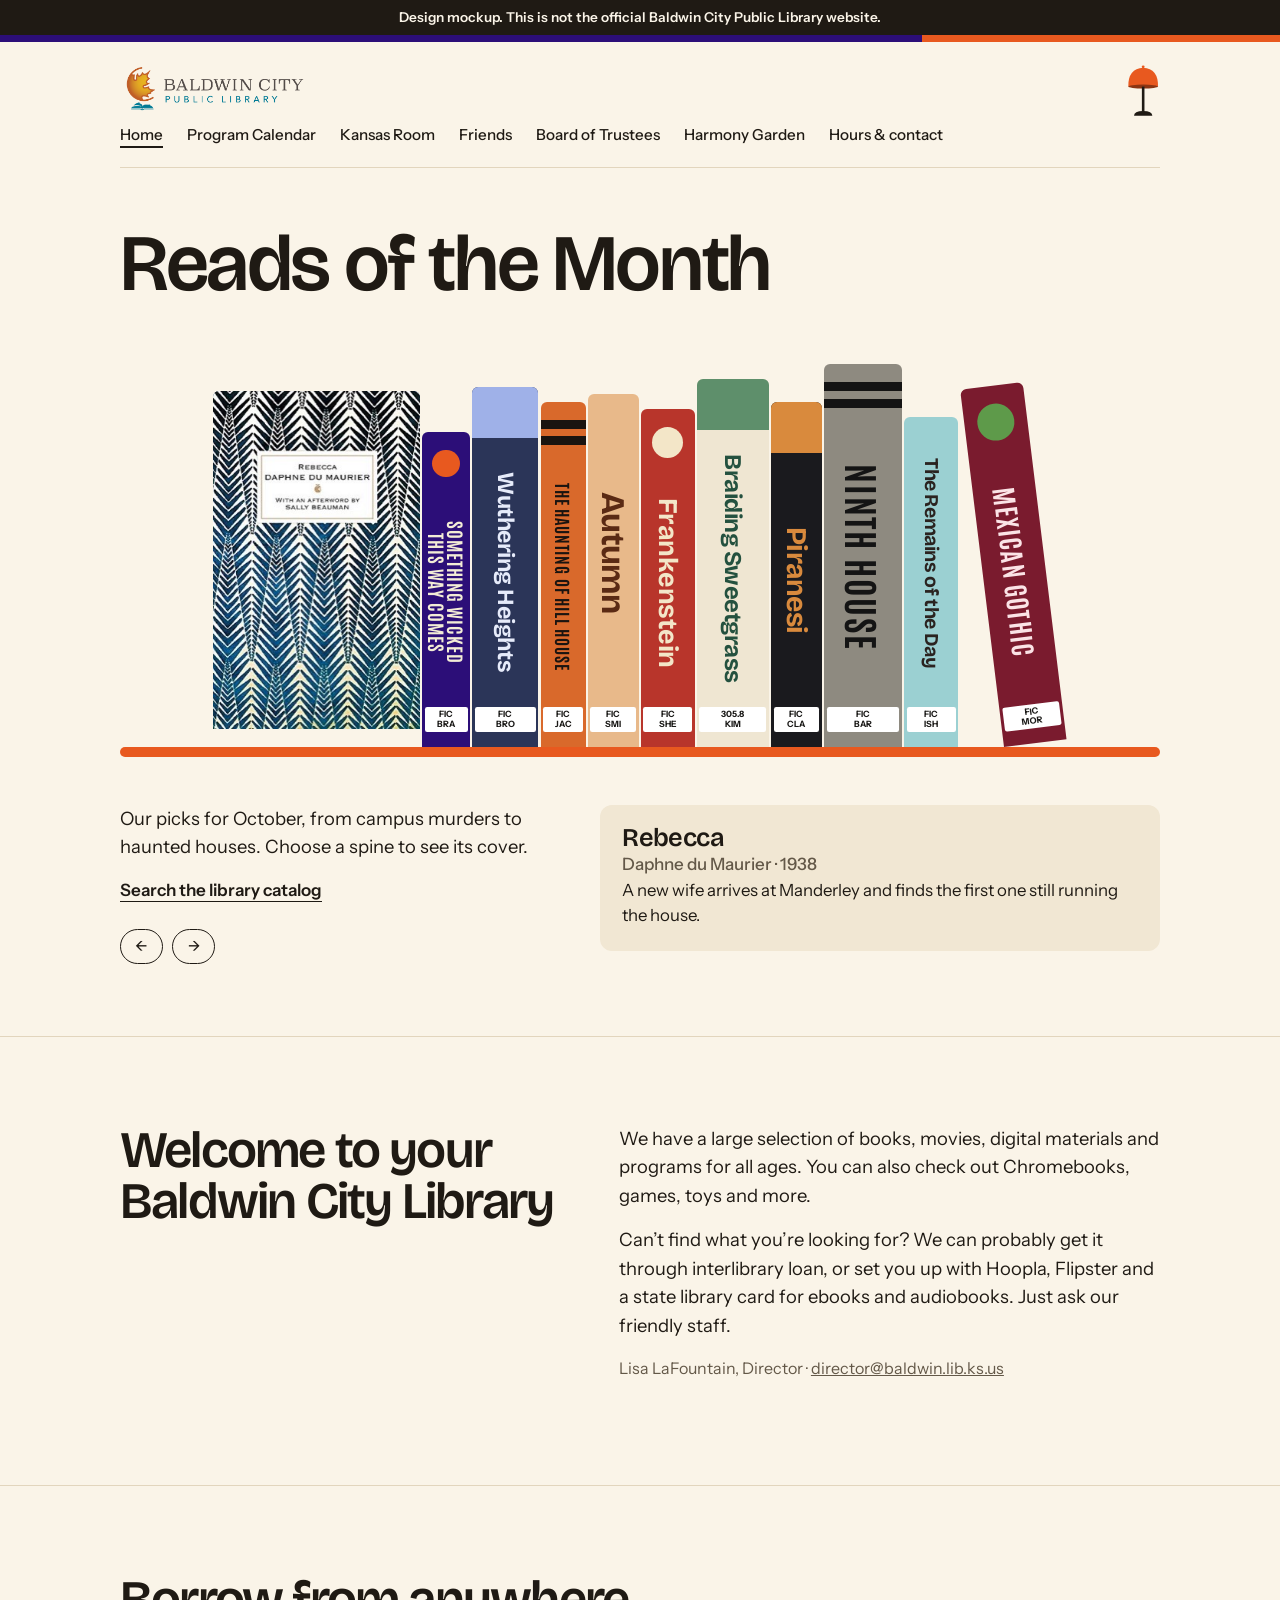
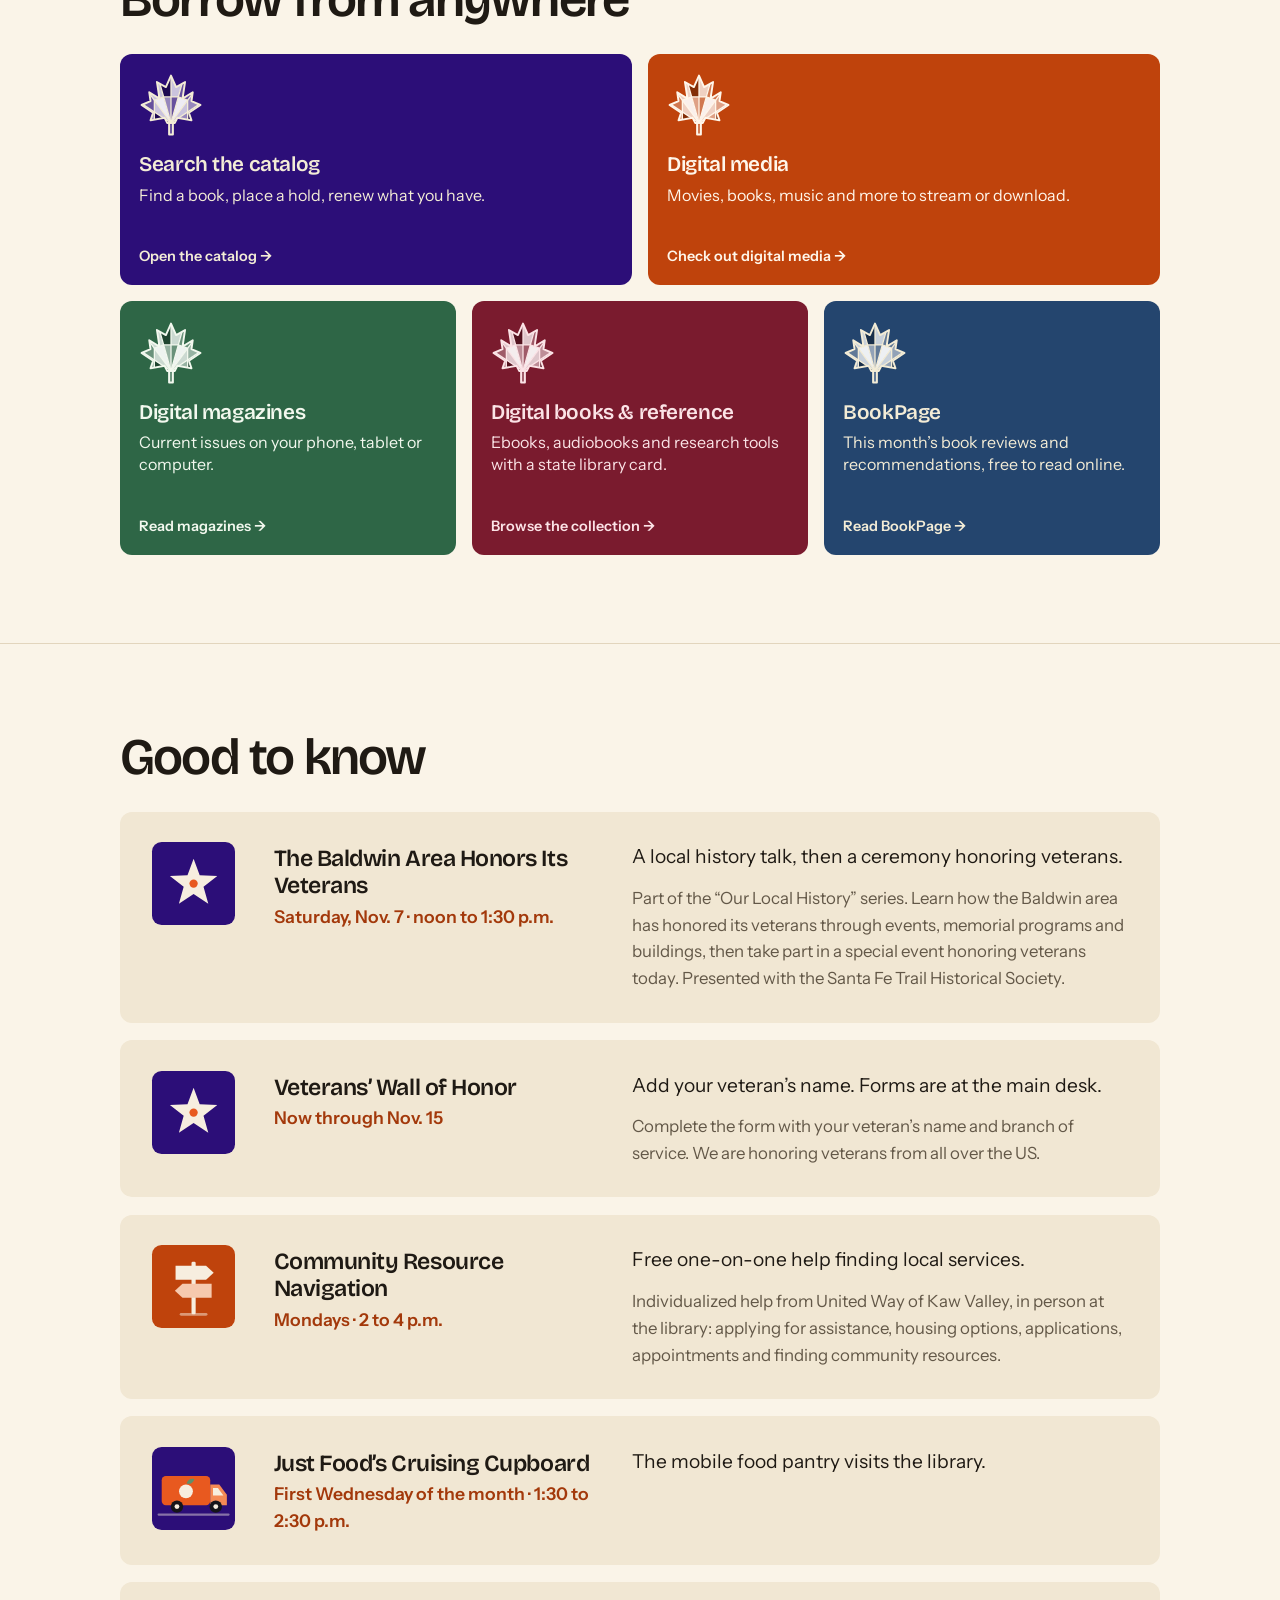
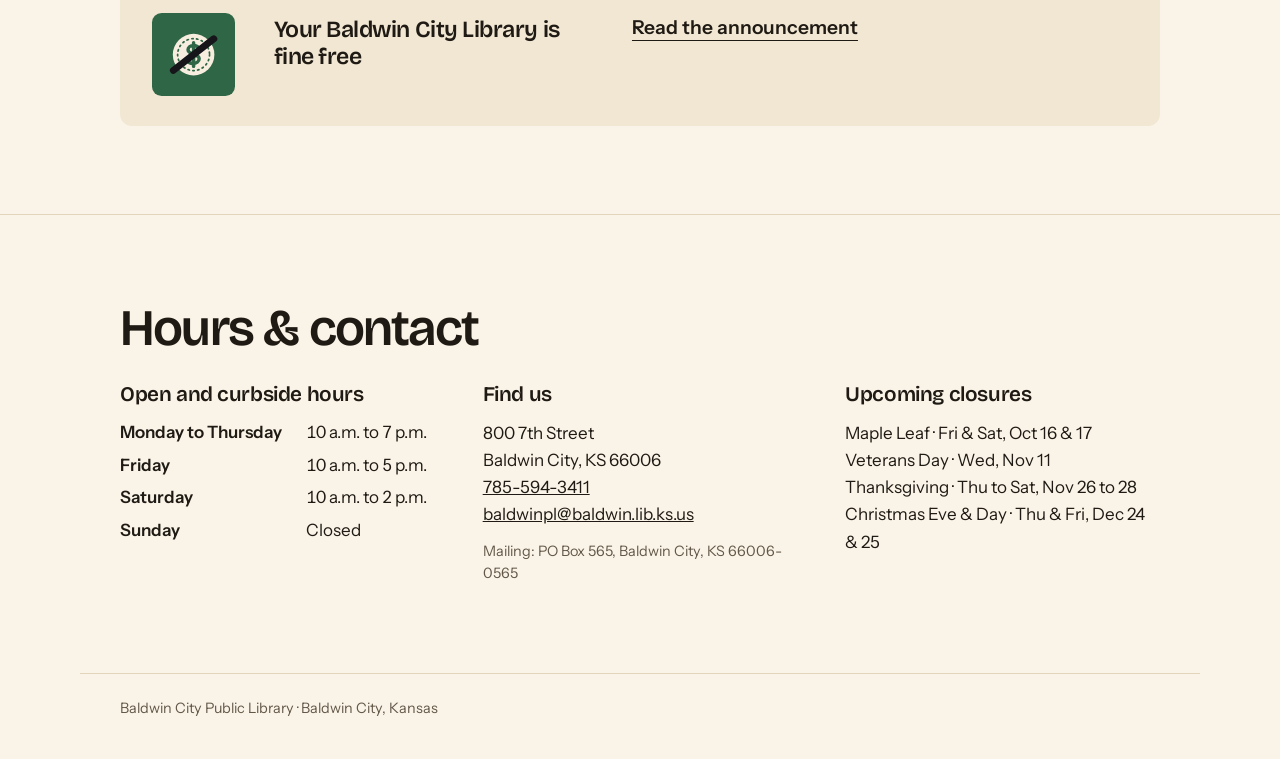
==== index.html @ 728cd823 "Phone: whole shelf fits the screen Co-Authored-By: Claude Opus 5.5 <noreply@anthropic.com>" ====
<!doctype html>
<html lang="en">
<head>
<meta charset="utf-8">
<meta name="robots" content="noindex">
<meta name="viewport" content="width=device-width, initial-scale=1">
<title>Baldwin City Public Library</title>
<meta name="description" content="Books, movies, digital materials and programs for all ages in Baldwin City, Kansas.">
<link rel="preconnect" href="https://fonts.googleapis.com">
<link rel="preconnect" href="https://fonts.gstatic.com" crossorigin>
<link rel="stylesheet" href="https://fonts.googleapis.com/css2?family=Antonio:wght@500;700&family=Bricolage+Grotesque:opsz,wght@12..96,200..800&family=Instrument+Sans:ital,wght@0,400..700;1,400..700&display=swap">
<script>try{if(localStorage.getItem('lamp')==='on')document.documentElement.dataset.theme='dark'}catch(e){}</script>
<link rel="stylesheet" href="styles.css?v=51">
</head>
<body data-page="home">
<div id="app"></div>
<script src="js/content.js?v=51"></script>
<script src="js/store.js?v=51"></script>
<script src="js/shelf.js?v=51"></script>
<script src="js/blocks.js?v=51"></script>
<script>
(function(){
  var slug=document.body.dataset.page||new URLSearchParams(location.search).get('p')||'home';
  renderPage(document.getElementById('app'),Store.load(),slug);
  if(location.hash){var t=document.getElementById(location.hash.slice(1));if(t)t.scrollIntoView()}
})();
</script>
</body>
</html>
---- styles.css ----
/* Layout: headline top-left, one flat row of bright spines standing on a single ink line, catalog card and date-due slip beneath it. */
:root{
  --bg:#FAF4E8; --ink:#1F1A14; --muted:#635848; --rule:#E2D5BD; --accent:#3A1C86; --orange:#E8591F; --orange-ink:#A3390B; --indigo:#2C0E78; --logo-bg:transparent; color-scheme:light;
  --card:#F1E7D3; --card-ink:#1F1A14; --card-rule:#DCCDB0; --stamp:#B8352B;
  --label:#FFFFFF; --label-ink:#1A1917;
  --display:"Bricolage Grotesque","Helvetica Neue",Helvetica,Arial,sans-serif;
  --body:"Instrument Sans","Helvetica Neue",Helvetica,Arial,sans-serif;
  --type:"Instrument Sans","Helvetica Neue",Helvetica,Arial,sans-serif;
  --cond:"Antonio","Arial Narrow","Helvetica Neue",Arial,sans-serif;
}
*{box-sizing:border-box}
body{margin:0;background:var(--bg);color:var(--ink);font-family:var(--body);font-size:1rem;line-height:1.5}
.wrap{max-width:70rem;margin-inline:auto;padding-inline:clamp(16px,4vw,40px)}
a{color:inherit}
:focus-visible{outline:2px solid var(--accent);outline-offset:3px}

/* nav */
.nav{display:flex;flex-wrap:wrap;align-items:center;justify-content:space-between;gap:.5rem 1.5rem;padding-block:1.25rem;border-bottom:1px solid var(--rule)}
.stripe{height:.45rem;background:linear-gradient(90deg,var(--indigo) 0 72%,var(--orange) 72%)}
.mark img{display:block;height:clamp(2.5rem,5vw,3.3rem);width:auto;background:var(--logo-bg);border-radius:.4rem}
.mark{font-family:var(--display);font-weight:600;font-size:1.3rem;letter-spacing:-.02em;text-decoration:none}
.links{display:flex;flex-wrap:wrap;gap:.25rem 1.5rem;font-size:.95rem;font-weight:500}
.links a{text-decoration:none}
.links a:hover{text-decoration:underline;text-underline-offset:.3em}

/* hero */
.hero{overflow-x:clip;padding-block:clamp(2rem,5vw,3.5rem) clamp(2.5rem,6vw,4.5rem)}
.eyebrow{font-size:.8rem;font-weight:600;text-transform:uppercase;letter-spacing:.12em;color:var(--orange-ink);margin:0 0 .9rem}
h1{font-family:var(--display);font-weight:600;font-size:clamp(2rem,8.2vw,5rem);line-height:1;letter-spacing:-.03em;margin:0;text-wrap:balance}
@media (min-width:480px){.hero h1{white-space:nowrap}}


/* shelf — every book dimension is in em, so the whole row scales from this one font-size */
.stage{font-size:clamp(6.4px,1.8vw,17px);margin-top:4em}
@media (min-width:700px){.stage{font-size:clamp(9px,1.4vw,15px)}}
.row{display:flex;align-items:flex-end;justify-content:center;gap:.14em}
.plank{height:.7em;background:var(--orange);border-radius:.35em}
@keyframes shelve{from{translate:80em 0}}

.slot{flex:none;width:var(--t);height:var(--h);transform-origin:0 100%;
  transition:width .55s cubic-bezier(.3,.8,.3,1),rotate .4s;
  animation:shelve 1s cubic-bezier(.16,.84,.3,1) backwards;animation-delay:calc(var(--i) * 65ms + 200ms)}
.slot.lean{margin-left:2.9em;rotate:-7deg}
.book{position:relative;height:100%;display:flex;flex-direction:column;align-items:center;gap:1em;padding:1.2em 0 1em;overflow:hidden;cursor:pointer;
  background:var(--bg-b);color:var(--ink-b);border-radius:.4em .4em 0 0;
  transition:translate .45s cubic-bezier(.3,1.4,.4,1)}
.book:hover,.book:focus-visible{translate:0 -1.2em}
.book[aria-pressed="true"]{translate:0 -3.4em}
.book::before{flex:none}
/* the chosen book turns face-out: its slot widens to cover width and the real cover fades in */
.cv{position:absolute;inset:0;background:var(--img) center/100% 100% no-repeat;opacity:0;transition:opacity .25s}
@media (min-width:700px){
  .slot:has(.book[aria-pressed="true"]){width:var(--d);rotate:0deg}
  .book[aria-pressed="true"]{translate:0 -1.2em}
  .book[aria-pressed="true"] .cv{opacity:1;transition:opacity .35s .22s}
}
.p-bands::before{content:"";width:100%;height:1.7em;background:linear-gradient(var(--ac) 0 35%,transparent 35% 65%,var(--ac) 65%)}
.p-cap::before{content:"";width:100%;height:3.4em;margin-top:-1.2em;background:var(--ac)}
.p-dot::before{content:"";width:58%;aspect-ratio:1;border-radius:50%;background:var(--ac)}
.st{flex:1;min-height:0;writing-mode:vertical-rl;text-align:center;text-wrap:balance;line-height:1.05;font-size:var(--fs)}
.serif .st{font-family:var(--display);font-weight:700;letter-spacing:-.02em}
.cond .st{font-family:var(--cond);font-weight:700;text-transform:uppercase;letter-spacing:.05em}
.lbl{flex:none;width:calc(100% - .6em);padding:.35em 0 .25em;background:var(--label);color:var(--label-ink);border-radius:.25em;
  font-family:var(--body);font-weight:700;font-size:.58em;line-height:1.1;text-align:center}

/* under the shelf */
.below{display:grid;grid-template-columns:minmax(0,1fr) minmax(0,35rem);gap:2rem 3rem;align-items:start;margin-top:clamp(1.75rem,4vw,3rem)}
.lede{max-width:27rem}
.lede p{margin:0 0 1.1rem;font-size:1.15rem;line-height:1.5}
.lede a{font-weight:600;text-underline-offset:.3em}
.pager{display:flex;align-items:center;gap:.6rem;margin-top:1.6rem;font-size:.9rem;font-weight:500;color:var(--muted);font-variant-numeric:tabular-nums}
.pager button{font:inherit;color:var(--ink);background:none;border:1.5px solid var(--ink);border-radius:999px;padding:.35rem .9rem;cursor:pointer}
.pager button:hover{background:var(--orange);border-color:var(--orange);color:#1F1A14}

.detail{display:grid;grid-template-columns:5.5rem minmax(0,1fr);gap:1rem;align-items:start}
.dcover{display:block;width:100%;border-radius:.3rem}
@media (min-width:700px){
  .detail{grid-template-columns:minmax(0,1fr)}
  .dcover{display:none}
}
.card{background:var(--card);color:var(--card-ink);border-radius:.75rem;
  padding:1.2rem 1.4rem 1.4rem}
.card p{margin:0}
.call{display:inline-block;font-size:.75rem;font-weight:600;letter-spacing:.06em;color:var(--muted);border:1px solid var(--card-rule);border-radius:999px;padding:.15rem .7rem}
.ti{font-family:var(--display);font-weight:600;font-size:1.6rem;line-height:1.1;letter-spacing:-.025em;text-wrap:balance}
.au{margin-top:.3rem;font-weight:500;color:var(--muted)}
.note{margin-top:.8rem;font-size:1.05rem;line-height:1.5}
.subj{margin-top:.8rem;font-size:.85rem;color:var(--muted)}
.card.swap .entry,.card.swap .call{animation:swap .4s ease-out}
@keyframes swap{from{opacity:.2;translate:0 .4rem}}

.slip{background:var(--card);color:var(--card-ink);padding:.9rem .8rem;text-align:center;border-radius:.75rem}
.slip h2{font:600 .72rem var(--body);letter-spacing:.12em;color:var(--muted);margin:0 0 .5rem;padding-bottom:.45rem;border-bottom:1px solid var(--card-rule)}
.stamps{list-style:none;margin:0;padding:0;font-weight:700;font-size:.9rem;color:var(--stamp);font-variant-numeric:tabular-nums}
.stamps li{padding:.28rem 0;border-bottom:1px solid var(--card-rule)}
.stamps li:nth-child(1){opacity:.45}
.stamps li:nth-child(2){opacity:.65}
.stamps small{display:block;font-weight:500;font-size:.72rem;color:var(--muted)}
.hold:hover{background:var(--indigo);color:#F7EEDF}
.hold{margin-top:.75rem;width:100%;font:600 .9rem var(--body);
  background:var(--card-ink);color:var(--card);border:0;border-radius:999px;padding:.6rem .3rem;cursor:pointer}
.hold[aria-pressed="true"]{background:var(--stamp)}

@media (max-width:860px){
  .below{grid-template-columns:minmax(0,1fr)}
}
@media (prefers-reduced-motion:reduce){
  .slot,.card.swap .entry,.card.swap .call{animation:none}
  .slot,.book,.card,.cv{transition:none}
}

/* ---------- rest of the homepage ---------- */
section{scroll-margin-top:1rem}
.band{padding-block:clamp(2.5rem,6vw,4.5rem);border-top:1px solid var(--rule)}
h2{font-family:var(--display);font-weight:600;font-size:clamp(1.9rem,4.6vw,3.2rem);line-height:1;letter-spacing:-.035em;margin:0 0 1.2rem;text-wrap:balance}
h3{font-family:var(--display);font-weight:600;font-size:1.3rem;line-height:1.15;letter-spacing:-.02em;margin:0}
.kicker{font-size:.8rem;font-weight:600;text-transform:uppercase;letter-spacing:.12em;color:var(--orange-ink);margin:0 0 .8rem}

.welcome{display:grid;grid-template-columns:minmax(0,5fr) minmax(0,6fr);gap:1.5rem 3rem;align-items:start}
.welcome p{margin:0 0 1rem;font-size:1.15rem;line-height:1.55;max-width:38rem}
.welcome .who{font-size:1rem;color:var(--muted)}

.tiles{display:grid;grid-template-columns:repeat(auto-fit,minmax(min(100%,14rem),1fr));gap:1rem}
.tile{display:flex;flex-direction:column;justify-content:space-between;gap:2.5rem;min-height:11rem;padding:1.2rem 1.2rem 1.1rem;border-radius:.75rem;
  background:var(--tb);color:var(--ti);text-decoration:none;transition:translate .3s cubic-bezier(.3,1.4,.4,1)}
.tile:hover,.tile:focus-visible{translate:0 -.4rem}
.tile p{margin:.4rem 0 0;font-size:1rem;line-height:1.4}
.tile .go{font-weight:600;font-size:.9rem}

.notes{display:grid;grid-template-columns:repeat(2,minmax(0,1fr));gap:1rem}
.note-card{background:var(--card);color:var(--card-ink);border-radius:.75rem;padding:1.3rem 1.4rem 1.4rem}
.note-card p{margin:.6rem 0 0;line-height:1.5}
.note-card a{font-weight:600;text-underline-offset:.3em}
.when{display:inline-block;font-size:.75rem;font-weight:600;letter-spacing:.06em;color:var(--muted);border:1px solid var(--card-rule);border-radius:999px;padding:.15rem .7rem;margin-bottom:.8rem}

.visit{display:grid;grid-template-columns:repeat(3,minmax(0,1fr));gap:2rem 3rem}
.visit h3{margin-bottom:.8rem}
.hours{margin:0;display:grid;grid-template-columns:auto 1fr;gap:.45rem 1.5rem;font-variant-numeric:tabular-nums}
.hours dt{font-weight:600}
.hours dd{margin:0}
.visit address{font-style:normal;line-height:1.6}
.visit ul{list-style:none;margin:0;padding:0;line-height:1.6}
.visit .small{font-size:.9rem;color:var(--muted);margin:.8rem 0 0}

.foot{border-top:1px solid var(--rule);padding-block:1.5rem 2.5rem;display:flex;flex-wrap:wrap;justify-content:space-between;gap:.5rem 2rem;font-size:.9rem;color:var(--muted)}
.foot nav{display:flex;flex-wrap:wrap;gap:.25rem 1.2rem}

@media (max-width:900px){
  .welcome{grid-template-columns:minmax(0,1fr)}
  .tiles{grid-template-columns:repeat(2,minmax(0,1fr))}
  .visit{grid-template-columns:minmax(0,1fr)}
}
@media (max-width:560px){
  .tiles,.notes{grid-template-columns:minmax(0,1fr)}
  .tile{min-height:0;gap:1.2rem}
}
@media (prefers-reduced-motion:reduce){.tile{transition:none}}

/* ---------- shared bits added with the page builder ---------- */
.links a[aria-current="page"]{text-decoration:underline;text-decoration-thickness:2px;text-underline-offset:.4em}
.dcover[hidden]{display:none}
.banner{background:var(--tb);color:var(--ti);border-radius:.9rem;padding:1.6rem 1.8rem;display:flex;flex-wrap:wrap;align-items:center;justify-content:space-between;gap:1rem 2rem}
.banner p{margin:0;font-family:var(--display);font-weight:600;font-size:clamp(1.2rem,2.6vw,1.7rem);line-height:1.2;letter-spacing:-.02em;max-width:36rem;text-wrap:balance}
.btn{background:var(--ti);color:var(--tb);border-radius:999px;padding:.6rem 1.2rem;font-weight:600;text-decoration:none;white-space:nowrap}
.pic{margin:0}
.pic img{display:block;max-width:100%;border-radius:.9rem}
.pic figcaption{margin-top:.6rem;font-size:.9rem;color:var(--muted)}
.pic-empty{border:2px dashed var(--rule);border-radius:.9rem;padding:3rem 1rem;text-align:center;color:var(--muted)}

/* ---------- page title banner ---------- */
.pagehead{background:var(--tb,transparent);color:var(--ti,inherit);padding-block:clamp(2rem,5vw,3.2rem) clamp(1.5rem,4vw,2.4rem)}
.pagehead .kicker{color:inherit}
.pagehead h1{font-size:clamp(2.4rem,7.5vw,5rem)}
.ph-lede{margin:1rem 0 0;font-size:1.2rem;line-height:1.45;max-width:36rem}

/* ---------- program calendar ---------- */
.cal-top{display:flex;flex-wrap:wrap;align-items:end;justify-content:space-between;gap:1rem}
.cal-month{font-size:clamp(2rem,6vw,3.6rem);margin:0}
.cal-nav{display:flex;gap:.4rem}
.cal-nav button{font:500 .9rem var(--body);color:var(--ink);background:none;border:1.5px solid var(--ink);border-radius:999px;padding:.35rem .9rem;cursor:pointer}
.cal-nav button:hover{background:var(--orange);border-color:var(--orange);color:#1F1A14}
.cal-filters{display:flex;flex-wrap:wrap;gap:.5rem;margin:1.3rem 0 1.5rem}
.pill{font:600 .9rem var(--body);border-radius:999px;padding:.35rem .95rem;border:2px solid var(--c);background:var(--c);color:var(--k);cursor:pointer;transition:translate .25s cubic-bezier(.3,1.4,.4,1)}
.pill:hover{translate:0 -.15rem}
.pill[aria-pressed="false"]{background:transparent;color:var(--muted);text-decoration:line-through}
.cal-grid{display:grid;grid-template-columns:repeat(7,minmax(0,1fr));gap:.4rem}
.dow{font-size:.8rem;font-weight:600;text-transform:uppercase;letter-spacing:.1em;color:var(--muted);padding:.2rem .5rem}
.day{appearance:none;border:0;margin:0;text-align:left;font:inherit;color:inherit;background:var(--card);border-radius:.6rem;min-height:9rem;min-width:0;padding:.5rem;
  display:flex;flex-direction:column;gap:.4rem;cursor:pointer}
.day.we{background:color-mix(in srgb,var(--card) 55%,var(--bg))}
.day.closed{background:color-mix(in srgb,#B8352B 13%,var(--card))}
.day.blank{background:none;min-height:0;cursor:default}
.day.sel{outline:2.5px solid var(--ink);outline-offset:-2.5px}
.num{font-family:var(--display);font-weight:700;font-size:1.15rem;width:2rem;height:2rem;display:grid;place-items:center;border-radius:50%}
.today .num{background:var(--orange);color:#1F1A14}
.chips{display:flex;flex-direction:column;gap:.25rem;min-width:0;width:100%}
/* soft tint with a solid colour bar: the colour says what kind, the text stays dark and readable */
.chip{display:block;background:color-mix(in srgb,var(--c) 20%,var(--card));color:var(--card-ink);border-left:.3rem solid var(--c);border-radius:.3rem;padding:.25rem .4rem;
  font-size:.85rem;line-height:1.25;overflow-wrap:anywhere}
.chip b{display:block;font-weight:700;font-size:.78rem}

.cal-day{margin-top:1.5rem;background:var(--card);color:var(--card-ink);border-radius:.9rem;padding:1.4rem;display:grid;grid-template-columns:auto minmax(0,1fr);gap:1.5rem 2rem;align-items:start}
.cal-date{display:flex;align-items:center;gap:.8rem;font-weight:600;line-height:1.25}
.cal-date .big{font-family:var(--display);font-weight:600;font-size:clamp(3rem,8vw,5rem);line-height:.85;letter-spacing:-.04em}
.cal-list{list-style:none;margin:0;padding:0;display:grid;gap:.5rem}
.cal-list li{display:grid;grid-template-columns:9.5rem minmax(0,1fr) auto;gap:.2rem 1rem;align-items:baseline;padding:.7rem .9rem;border-radius:.5rem;border-left:.5rem solid var(--c);
  background:color-mix(in srgb,var(--c) 14%,var(--card));color:var(--card-ink);font-size:1.05rem}
.cal-list .empty{display:block;border-left-color:var(--rule);background:var(--bg);color:var(--muted)}
.cal-list .time{font-weight:700;font-variant-numeric:tabular-nums}
.cal-list .sub{display:block;font-size:.95rem;color:var(--muted)}
.cal-list .tag{font-size:.78rem;font-weight:600;background:var(--c);color:var(--k);border-radius:999px;padding:.12rem .65rem;white-space:nowrap}

.cal-agenda{display:none;gap:1.6rem}
.ag-day h3{display:flex;align-items:center;gap:.7rem;margin:0 0 .6rem;font-family:var(--body);font-size:1.05rem;font-weight:600;letter-spacing:0}
.ag-day h3 .big{font-family:var(--display);font-weight:600;font-size:2.6rem;line-height:.9;letter-spacing:-.04em;min-width:1.2em}
.ag-day h3 em{font-style:normal;font-size:.75rem;font-weight:600;background:var(--ink);color:var(--bg);border-radius:999px;padding:.1rem .6rem;margin-left:.6rem}
.ag-past summary{cursor:pointer;font-weight:600;color:var(--muted);padding:.4rem 0}
.cal-agenda-in{display:grid;gap:1.6rem;margin-top:1rem}
.empty-month{color:var(--muted)}

/* two views of the same month: a day-by-day list, or the full month grid */
.cal-tools{display:flex;flex-wrap:wrap;gap:.6rem 1rem;align-items:center}
.cal-view{display:flex;background:var(--card);border-radius:999px;padding:.2rem}
.cal-view button{font:600 .9rem var(--body);color:var(--ink);background:none;border:0;border-radius:999px;padding:.35rem .95rem;cursor:pointer}
.cal-view button[aria-pressed="true"]{background:var(--indigo);color:#F7EEDF}
.view-list .cal-grid,.view-list .cal-day{display:none}
.view-list .cal-agenda{display:grid}
/* the full month always shows its text; on small screens it scrolls sideways instead of shrinking */
.cal-scroll{overflow-x:auto}
.cal-grid{min-width:40rem}
.view-list .cal-scroll{display:none}
@media (max-width:900px){
  .cal-grid{gap:.3rem}
  .day{padding:.35rem}
  .chip{font-size:.8rem;padding:.2rem .3rem;border-left-width:.25rem}
  .chip b{font-size:.74rem}
  .cal-day{grid-template-columns:minmax(0,1fr);padding:1.1rem}
}
@media (max-width:560px){
  .cal-list li{grid-template-columns:minmax(0,1fr)}
  .cal-list .tag{justify-self:start}
}
@media (prefers-reduced-motion:reduce){.pill{transition:none}}

/* ---------- little pictures on notice cards ---------- */
.note-card.has-art{display:grid;grid-template-columns:clamp(5.5rem,24%,8rem) minmax(0,1fr);gap:1.2rem;align-items:start}
.art{display:block;width:100%;aspect-ratio:1;border-radius:.6rem;overflow:hidden}
.art svg{display:block;width:100%;height:100%}
.art .van{transition:translate .5s cubic-bezier(.3,1.4,.4,1)}
.note-card:hover .art .van{translate:6px 0}
@media (prefers-reduced-motion:reduce){.art .van{transition:none}}

/* ---------- soft link tiles: a light tint of each tile's colour and a maple leaf in that colour ---------- */
.tiles.quiet .tile{background:color-mix(in srgb,var(--tb) 11%,var(--card));color:var(--ink);min-height:0;gap:1.4rem}
.tiles.quiet .leaf{display:block;width:2.6rem;height:2.6rem;color:var(--tb);margin-bottom:.9rem;transform-origin:50% 90%;transition:rotate .5s cubic-bezier(.3,1.6,.4,1)}
.tiles.quiet .tile:hover .leaf,.tiles.quiet .tile:focus-visible .leaf{rotate:-14deg}
.tiles.quiet .tile p{color:var(--muted)}
.tiles.quiet .tile .go{color:var(--ink)}
.tiles.quiet .tile:hover,.tiles.quiet .tile:focus-visible{translate:0 -.25rem}
@media (prefers-reduced-motion:reduce){.tiles.quiet .leaf{transition:none}}

.art img{display:block;width:100%;height:100%;object-fit:cover}

/* ---------- full-colour tiles with a stained-glass maple leaf in shades of the tile's own colour ---------- */
.tiles.bold .leaf{display:block;width:4rem;height:4rem;margin-bottom:1rem;transform-origin:50% 90%;transition:rotate .5s cubic-bezier(.3,1.6,.4,1)}
.tiles.bold .tile:hover .leaf,.tiles.bold .tile:focus-visible .leaf{rotate:-12deg}
.glass .f1{fill:color-mix(in srgb,var(--tb) 50%,#fff)}
.glass .f2{fill:color-mix(in srgb,var(--tb) 25%,#fff)}
.glass .f3{fill:color-mix(in srgb,var(--tb) 72%,#fff)}
.glass .f4{fill:color-mix(in srgb,var(--tb) 68%,#000)}
.glass .f5{fill:color-mix(in srgb,var(--tb) 8%,#fff)}
.glass .lead{stroke:var(--ti);stroke-width:2;stroke-linecap:round;fill:none}
.glass .rim{fill:none;stroke:var(--ti);stroke-width:3;stroke-linejoin:round}
@media (prefers-reduced-motion:reduce){.tiles.bold .leaf{transition:none}}

/* ---------- accessibility ---------- */
.skip{position:absolute;left:1rem;top:-4rem;z-index:10;background:var(--ink);color:var(--bg);padding:.6rem 1rem;border-radius:.4rem;font-weight:600;text-decoration:none}
.skip:focus{top:.6rem}
main:focus{outline:none}
:focus-visible{outline:3px solid var(--accent);outline-offset:3px}
.cal-scroll:focus-visible{outline-offset:0}
.playpause[hidden]{display:none}

/* ---------- call to action ---------- */
.cta-box{background:var(--tb);color:var(--ti);border-radius:.9rem;padding:clamp(1.5rem,4vw,2.6rem);display:grid;grid-template-columns:auto minmax(0,1fr);gap:1.2rem 2.2rem;align-items:center}
.cta-box .leaf{width:clamp(4.5rem,12vw,8rem);height:auto;aspect-ratio:1;display:block}
.cta-box h2{margin-bottom:.6rem}
.cta-box p{margin:0 0 1rem;font-size:1.15rem;line-height:1.5;max-width:38rem}
.cta-btns{display:flex;flex-wrap:wrap;gap:.6rem;margin:1.2rem 0 0!important}
.btn.alt{background:none;color:var(--ti);box-shadow:inset 0 0 0 2px var(--ti)}
.btn:hover{text-decoration:underline;text-underline-offset:.2em}
@media (max-width:560px){.cta-box{grid-template-columns:minmax(0,1fr)}}

/* ---------- people ---------- */
.people{list-style:none;margin:0;padding:0;display:grid;grid-template-columns:repeat(auto-fill,minmax(min(100%,14rem),1fr));gap:.6rem}
.person{background:var(--card);border-radius:.6rem;padding:.8rem 1rem;display:flex;gap:.8rem;align-items:center;min-width:0}
.ini{flex:none;width:2.6rem;height:2.6rem;border-radius:50%;display:grid;place-items:center;background:var(--c);color:#fff;font-family:var(--display);font-weight:700;font-size:.95rem}
.person strong{display:block;line-height:1.2}
.role{display:block;font-size:.9rem;color:var(--muted)}
.people-text p{margin:0 0 1.2rem;max-width:38rem}

/* ---------- scroll-in ---------- */
.rise{animation:rise .5s cubic-bezier(.2,.7,.2,1) var(--rd,0ms) backwards}
@keyframes rise{from{opacity:0;translate:0 1.5rem}}

/* ---------- structured text and expandable sections ---------- */
.prose p{margin:0 0 1rem;font-size:1.1rem;line-height:1.55;max-width:42rem}
.prose ul{margin:0 0 1.2rem;padding-left:1.2rem;max-width:42rem;line-height:1.5}
.prose li{margin-bottom:.45rem}
.prose li::marker{color:var(--orange)}
.mini{font-family:var(--body);font-size:.85rem;font-weight:600;text-transform:uppercase;letter-spacing:.08em;color:var(--orange-ink);margin:1.2rem 0 .5rem}
.prose>.mini:first-child{margin-top:0}
.folds{display:grid;gap:.6rem}
.fold{background:var(--card);border-radius:.6rem;padding:0 1.2rem}
.fold summary{display:flex;align-items:center;justify-content:space-between;gap:1rem;padding:1rem 0;cursor:pointer;list-style:none;font-family:var(--display);font-weight:600;font-size:1.2rem;letter-spacing:-.02em}
.fold summary::-webkit-details-marker{display:none}
.fold summary::after{content:"+";flex:none;width:2rem;height:2rem;display:grid;place-items:center;border-radius:50%;background:var(--indigo);color:#F7EEDF;font-family:var(--body);font-weight:500;font-size:1.3rem;line-height:1;transition:rotate .3s}
.fold[open] summary::after{rotate:45deg}
.fold .prose{padding-bottom:1.2rem}
@media (prefers-reduced-motion:reduce){.fold summary::after{transition:none}}

/* ---------- photo gallery ---------- */
.gallery{columns:3 15rem;column-gap:.8rem}
.gallery figure{margin:0 0 .8rem;break-inside:avoid}
.gallery img{display:block;width:100%;height:auto;border-radius:.7rem;background:var(--card)}
.gallery figcaption{margin-top:.4rem;font-size:.9rem;color:var(--muted)}

/* ---------- quote ---------- */
.quote{margin:0;background:var(--tb);color:var(--ti);border-radius:.9rem;padding:clamp(1.5rem,4vw,2.8rem)}
.quote .leaf{display:block;width:3.6rem;height:3.6rem;margin-bottom:1.2rem}
.quote blockquote{margin:0;max-width:46rem}
.quote p{margin:0 0 1rem;font-size:1.1rem;line-height:1.6}
.quote p.lead{font-family:var(--display);font-weight:600;font-size:clamp(1.25rem,2.6vw,1.7rem);line-height:1.3;letter-spacing:-.02em}
.quote figcaption{margin-top:1.4rem;font-weight:600}
.notes{grid-template-columns:repeat(auto-fit,minmax(min(100%,17rem),1fr))}

/* ---------- tile rows: a 12-part grid so every row fills the width ---------- */
.tiles{grid-template-columns:repeat(12,minmax(0,1fr))}
.tile{grid-column:span var(--span,3)}
@media (max-width:900px){
  .tiles{grid-template-columns:repeat(12,minmax(0,1fr))}
  .tile{grid-column:span 6}
  .tile:last-child:nth-child(odd){grid-column:span 12}
}
@media (max-width:560px){
  .tiles{grid-template-columns:repeat(12,minmax(0,1fr))}
  .tile,.tile:last-child:nth-child(odd){grid-column:span 12}
}

/* ---------- mockup notice ---------- */
.mock{margin:0;padding:.45rem 1rem;background:var(--ink);color:var(--bg);font-size:.85rem;font-weight:600;text-align:center}

/* ---------- the lamp: night colours, only when someone switches it on ---------- */
:root[data-theme="dark"]{
  --bg:#1B1611; --ink:#F5EEE2; --muted:#B5AA99; --rule:#3B3328; --accent:#B9A6F5; --orange:#F26B33; --orange-ink:#FF9A6B; --indigo:#4A2A9A; --logo-bg:#F7EEDF;
  --card:#27201A; --card-ink:#F5EEE2; --card-rule:#40372B; --stamp:#E8705F; color-scheme:dark;
}
.nav .mark{order:1}
.nav .links{order:3;flex:1 1 100%;justify-content:flex-start}
.lamp-wrap{order:2;margin-left:auto;flex:none;display:flex;align-items:center;gap:.5rem}
.lamp-hint{font-size:.85rem;font-weight:600;color:var(--orange-ink);white-space:nowrap;animation:nudge 1.2s ease-in-out infinite alternate}
.lamp-hint[hidden]{display:none}
@keyframes nudge{to{translate:.3rem 0}}
.lamp{flex:none;height:3.4rem;aspect-ratio:120/190;padding:0;border:0;background:none;cursor:pointer;transform-origin:50% 100%;transition:scale .3s cubic-bezier(.3,1.4,.4,1)}
.lamp:hover{scale:1.08}
.lamp svg{display:block;width:100%;height:100%;overflow:visible}
.lamp-shade{fill:var(--orange)}
.lamp-knob{fill:var(--orange)}
.lamp-stem,.lamp-base{fill:var(--ink)}
.lamp-under{fill:color-mix(in srgb,var(--orange) 60%,#000);transition:fill .6s ease}
.lamp[aria-pressed="true"] .lamp-under{fill:#FFF3DF}
.mark img{padding:.2rem .35rem}
::view-transition-old(root),::view-transition-new(root){animation-duration:.7s}
@media (prefers-reduced-motion:reduce){.lamp,.lamp-under{transition:none}.lamp-hint{animation:none}}

/* ---------- notices as aligned rows: picture, then when + title, then the details, every row on the same three lines ---------- */
.notes{grid-template-columns:minmax(0,1fr);gap:.6rem}
.notes .note-card,.notes .note-card.has-art{grid-column:auto;display:grid;grid-template-columns:minmax(0,22rem) minmax(0,1fr);gap:.6rem 2rem;align-items:center;padding:1.1rem 1.3rem}
.notes .note-card.has-art{grid-template-columns:4.5rem minmax(0,22rem) minmax(0,1fr);gap:.6rem 1.4rem}
.notes .art{width:4.5rem}
.nc-head .when{margin-bottom:.45rem}
.nc-body p{margin:0}
.nc-body p+p{margin-top:.4rem}
@media (max-width:800px){
  .notes .note-card{grid-template-columns:minmax(0,1fr)}
  .notes .note-card.has-art{grid-template-columns:4.5rem minmax(0,1fr)}
  .notes .note-card.has-art .nc-body{grid-column:2}
}

/* ---------- the "when" line on a notice: plain text under the title, no outlined bubble ---------- */
.nc-head{display:flex;flex-direction:column}
.nc-head .when{order:2;display:block;border:0;border-radius:0;padding:0;margin:.3rem 0 0;font-size:.95rem;font-weight:600;letter-spacing:0;color:var(--orange-ink)}

/* ---------- calendar without pills: checkboxes for the filters, a colour square + plain text for each kind ---------- */
.cal-filters{gap:.4rem 1.4rem}
.filt{display:inline-flex;align-items:center;gap:.45rem;font-weight:500;cursor:pointer}
.filt input{width:1.15rem;height:1.15rem;margin:0;accent-color:var(--c);cursor:pointer}
.cal-list .tag{background:none;color:var(--muted);border-radius:0;padding:0;font-weight:500;font-size:.85rem;display:inline-flex;align-items:center;gap:.4rem}
.cal-list .tag::before{content:"";width:.65rem;height:.65rem;border-radius:.15rem;background:var(--c)}
.ag-day h3 em{background:none;color:var(--orange-ink);border-radius:0;padding:0;font-size:.9rem}
.cal-list li{background:color-mix(in oklch,var(--c) 16%,var(--bg))}
.chip{background:color-mix(in oklch,var(--c) 22%,var(--card))}
.cal-list .tag{color:var(--ink)}

/* ---------- easier reading: larger type, one short line per notice, the rest behind "More details" ---------- */
body{font-size:1.0625rem}
.note-card h3{font-size:1.45rem}
.nc-head .when{font-size:1.1rem}
.nc-body p{font-size:1.2rem;line-height:1.45}
.nc-more{margin-top:.4rem}
.nc-more summary{cursor:pointer;font-weight:600;font-size:1.05rem;text-decoration:underline;text-underline-offset:.25em;list-style:none;display:inline-block;padding:.2rem 0}
.nc-more summary::-webkit-details-marker{display:none}
.nc-more[open] summary{margin-bottom:.4rem}
.nc-more p{font-size:1.1rem;color:var(--card-ink)}
.cal-list li{font-size:1.15rem}
.prose p,.prose li{font-size:1.15rem}

/* ---------- roomier notices: everything visible, with more air around each one ---------- */
.notes{gap:1.1rem}
.notes .note-card,.notes .note-card.has-art{padding:1.9rem 2rem;gap:1rem 2.4rem;align-items:start}
.notes .note-card.has-art{grid-template-columns:5.2rem minmax(0,20rem) minmax(0,1fr)}
.notes .art{width:5.2rem}
.nc-head{padding-top:.2rem}
.nc-body p{line-height:1.55}
.nc-body .nc-extra{margin-top:.8rem;font-size:1.05rem;line-height:1.6;color:var(--muted)}
.band{padding-block:clamp(3rem,7vw,5.5rem)}
.band h2{margin-bottom:1.8rem}
@media (max-width:800px){
  .notes .note-card,.notes .note-card.has-art{padding:1.4rem}
  .notes .note-card.has-art{grid-template-columns:4.5rem minmax(0,1fr)}
  .notes .art{width:4.5rem}
}

/* ---------- phones: long buttons wrap instead of pushing the page sideways ---------- */
@media (max-width:560px){
  .btn{white-space:normal;text-align:center}
  .cta-btns .btn{flex:1 1 100%}
  .cta-box .leaf{width:4.5rem}
}

/* ================= phones ================= */
.menu-btn{display:none}
@media (max-width:760px){
  .mock{font-size:.75rem;padding:.35rem .8rem}
  .nav{padding-block:.8rem;gap:.6rem}
  .mark img{height:2.6rem}
  .lamp{height:2.8rem}
  .lamp-wrap{order:2;margin-left:auto}
  .menu-btn{display:inline-flex;order:2;align-items:center;font:600 1rem var(--body);background:var(--ink);color:var(--bg);border:0;border-radius:999px;padding:.6rem 1.2rem;cursor:pointer}
  .nav .links{display:none;order:3;flex:1 1 100%;flex-direction:column;flex-wrap:nowrap;gap:0;margin-top:.4rem}
  .nav.open .links{display:flex}
  .nav .links a{display:block;padding:.95rem .2rem;font-size:1.2rem;font-weight:600;border-top:1px solid var(--rule)}
  .links a[aria-current="page"]{text-decoration:none;color:var(--orange-ink)}

  /* the whole shelf fits the screen: sized from the screen width, no shelf labels, and the smallest titles bumped up */
  .hero{padding-block:1.6rem 2.2rem}
  .stage{font-size:calc((100vw - 2 * clamp(16px,4vw,40px)) / 47.5);margin-top:4.4em;overflow:visible}
  .shelf-in{width:auto}
  .row{justify-content:center}
  .book{padding:1em 0 .8em;gap:.7em}
  .lbl{display:none}
  .st{font-size:max(var(--fs),1.4em)}
  .below{margin-top:1.4rem;gap:1.2rem}
  .lede p{font-size:1.1rem}
  .pager{margin-top:1rem}
  .pager button{padding:.6rem 1.3rem;font-size:1.1rem}
  .detail{grid-template-columns:6.5rem minmax(0,1fr)}
  .ti{font-size:1.35rem}

  .band{padding-block:2.4rem}
  .band h2{margin-bottom:1.1rem}
  .tile{min-height:0;gap:.9rem;padding:1.1rem 1.2rem}
  .tiles.bold .leaf{width:2.6rem;height:2.6rem;margin-bottom:.7rem}
  .notes .note-card,.notes .note-card.has-art{padding:1.2rem;gap:.7rem 1rem}
  .note-card h3{font-size:1.25rem}
  .nc-body p{font-size:1.1rem}
  .cal-top{align-items:start}
  .cal-tools{width:100%;justify-content:space-between}
  .cal-list li{padding:.8rem .9rem}
  .person{padding:.7rem .9rem}
  .quote,.cta-box{padding:1.4rem}
  .foot{padding-block:1.2rem 2rem}
}

/* notices: "Read more" only exists on phones */
.nc-more summary{display:none}
.nc-more .nc-extra{margin-top:.8rem}
@media (max-width:760px){
  .notes .note-card.has-art{grid-template-columns:3.4rem minmax(0,1fr);align-items:center}
  .notes .art{width:3.4rem}
  .notes .note-card .nc-body,.notes .note-card.has-art .nc-body{grid-column:1 / -1}
  .nc-head .when{font-size:1rem}
  .nc-more{margin-top:.5rem}
  .nc-more summary{display:inline-block;list-style:none;cursor:pointer;font-weight:600;font-size:1.05rem;color:var(--ink);text-decoration:underline;text-underline-offset:.25em;padding:.5rem 0}
  .nc-more summary::-webkit-details-marker{display:none}
  .nc-more[open] summary{display:none}
  .nc-more .nc-extra{margin-top:.2rem;font-size:1.05rem}
}

/* long words and addresses never push a box wider than the screen */
main{overflow-wrap:break-word}
.banner p{min-width:0;overflow-wrap:anywhere}
@media (max-width:760px){
  .banner{padding:1.3rem}
  .banner p{font-size:1.15rem}
  .banner .btn{width:100%}

  /* phones: the full month is a small grid of dates with a colour dot per program; tap a date to read that day underneath */
  .cal-scroll{overflow:visible}
  .cal-grid{min-width:0;gap:.25rem}
  .dow{padding:.2rem 0;text-align:center;letter-spacing:.02em;font-size:.7rem}
  .day{min-height:3.6rem;padding:.3rem .1rem;align-items:center;gap:.25rem}
  .num{font-size:1rem;width:1.9rem;height:1.9rem}
  .chips{flex-direction:row;flex-wrap:wrap;justify-content:center;gap:.16rem}
  .chip{width:.5rem;height:.5rem;padding:0;border:0;border-radius:50%;background:var(--c);font-size:0;line-height:0}
  .chip b{display:none}
  .cal-day{grid-template-columns:minmax(0,1fr);padding:1.1rem;gap:1rem;scroll-margin-top:.8rem}
  .cal-date .big{font-size:2.8rem}
  .cal-filters{gap:.5rem 1.2rem}
  .filt{font-size:1.05rem}
  .filt input{width:1.3rem;height:1.3rem}
}

/* every notice is one full-width row, whatever older rules said */
.notes .note-card,.notes .note-card:last-child:nth-child(odd){grid-column:1 / -1}
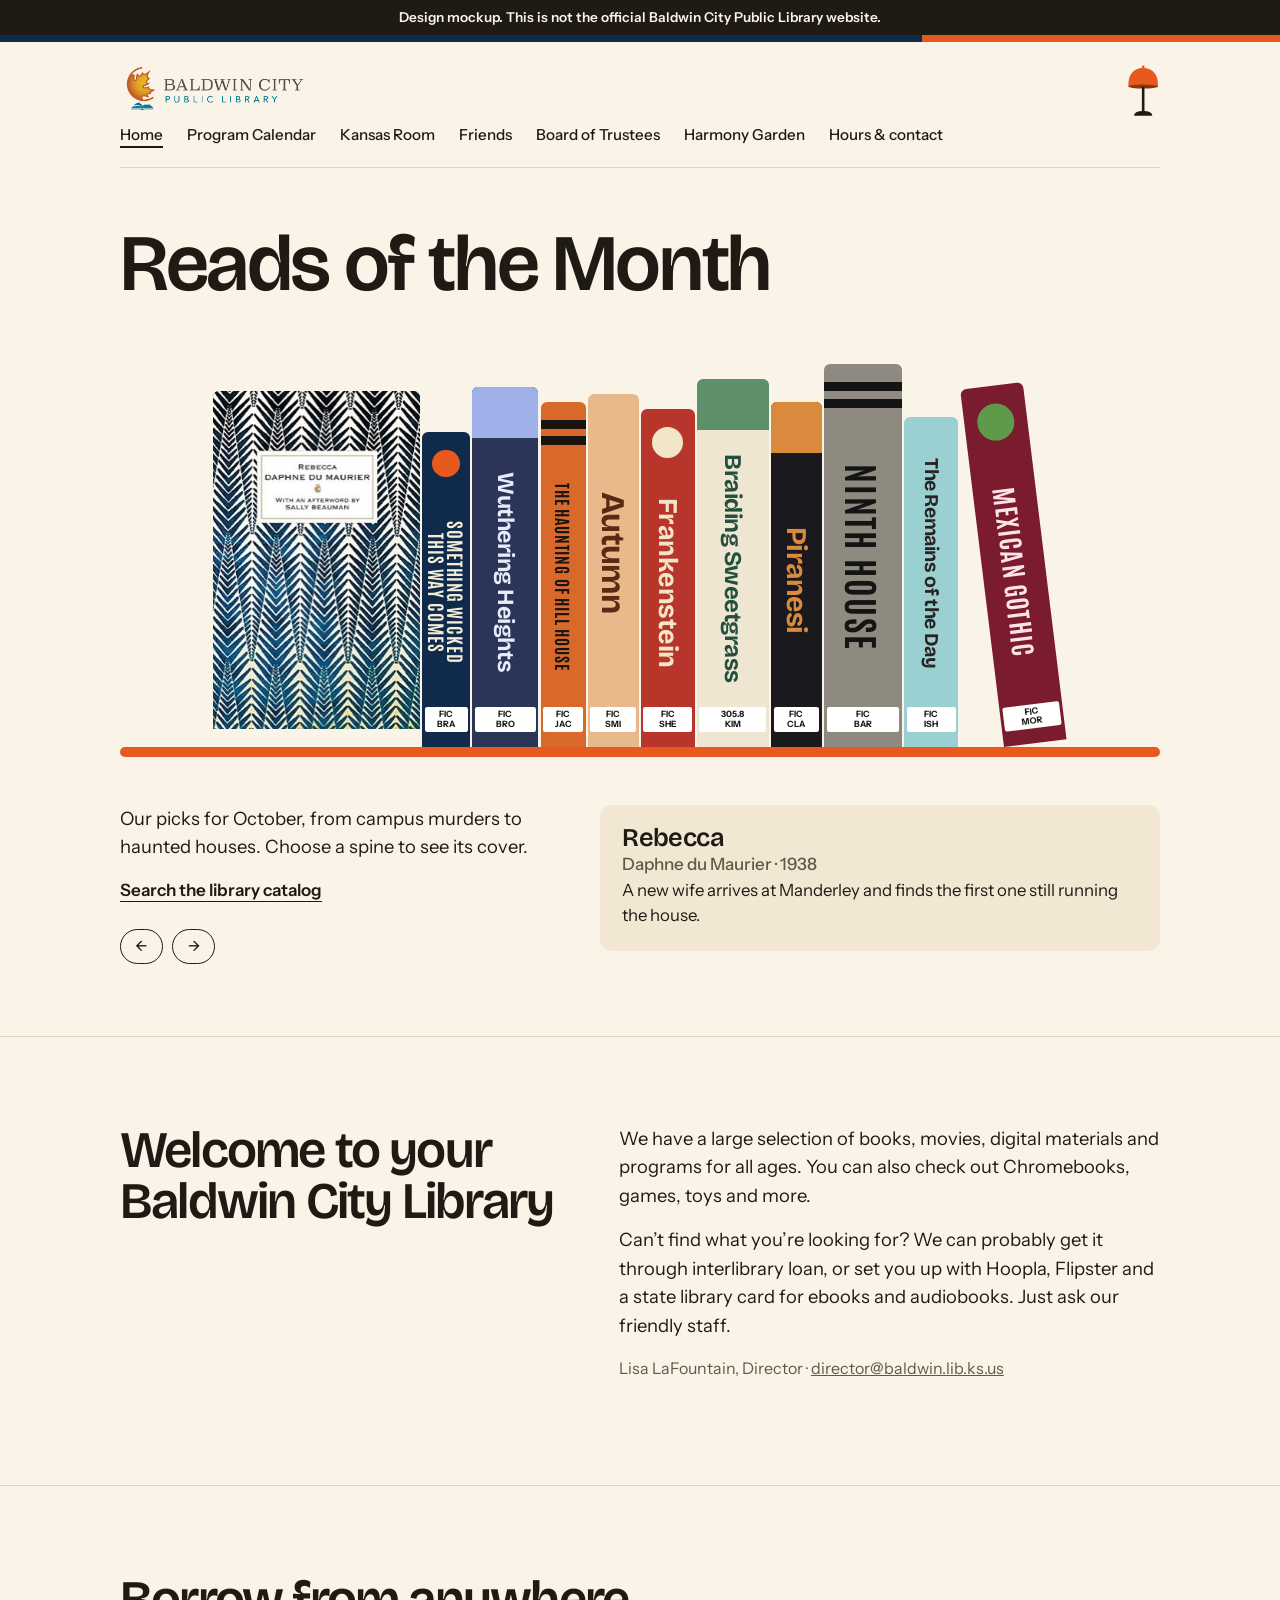
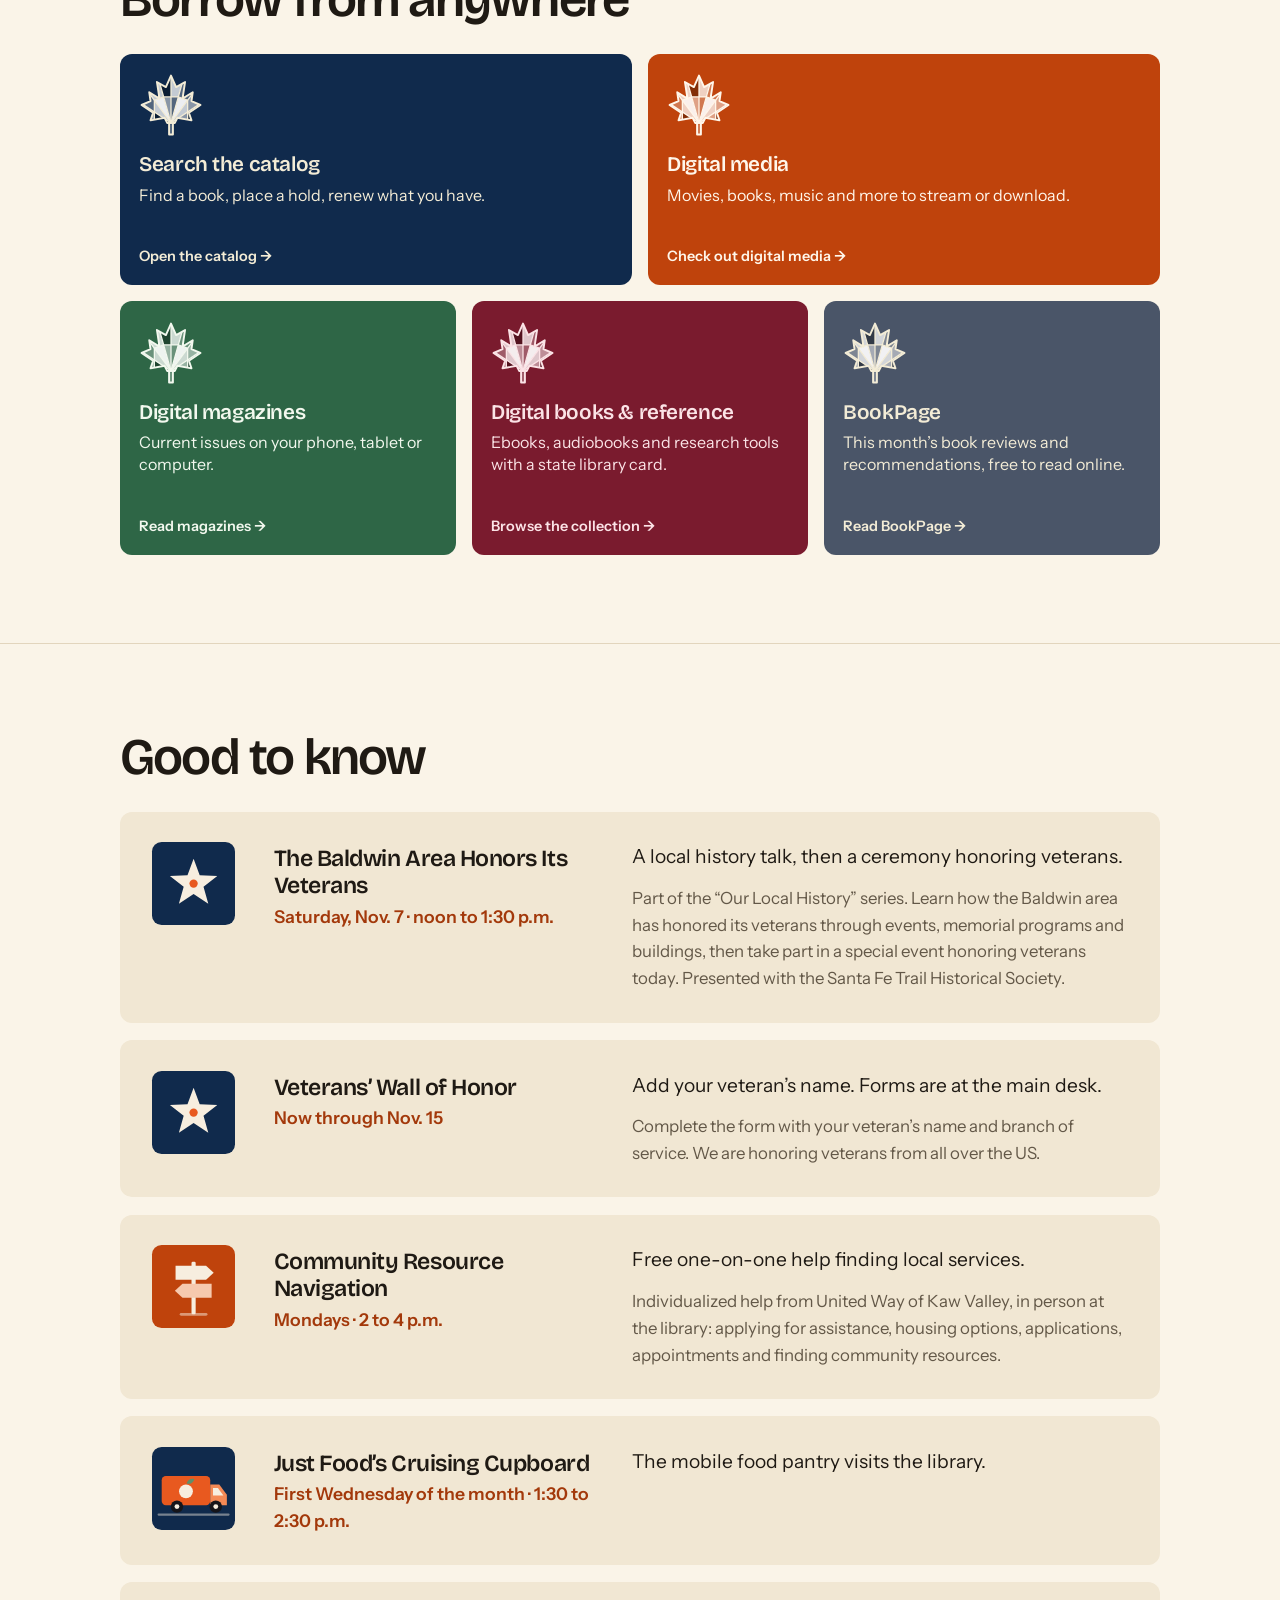
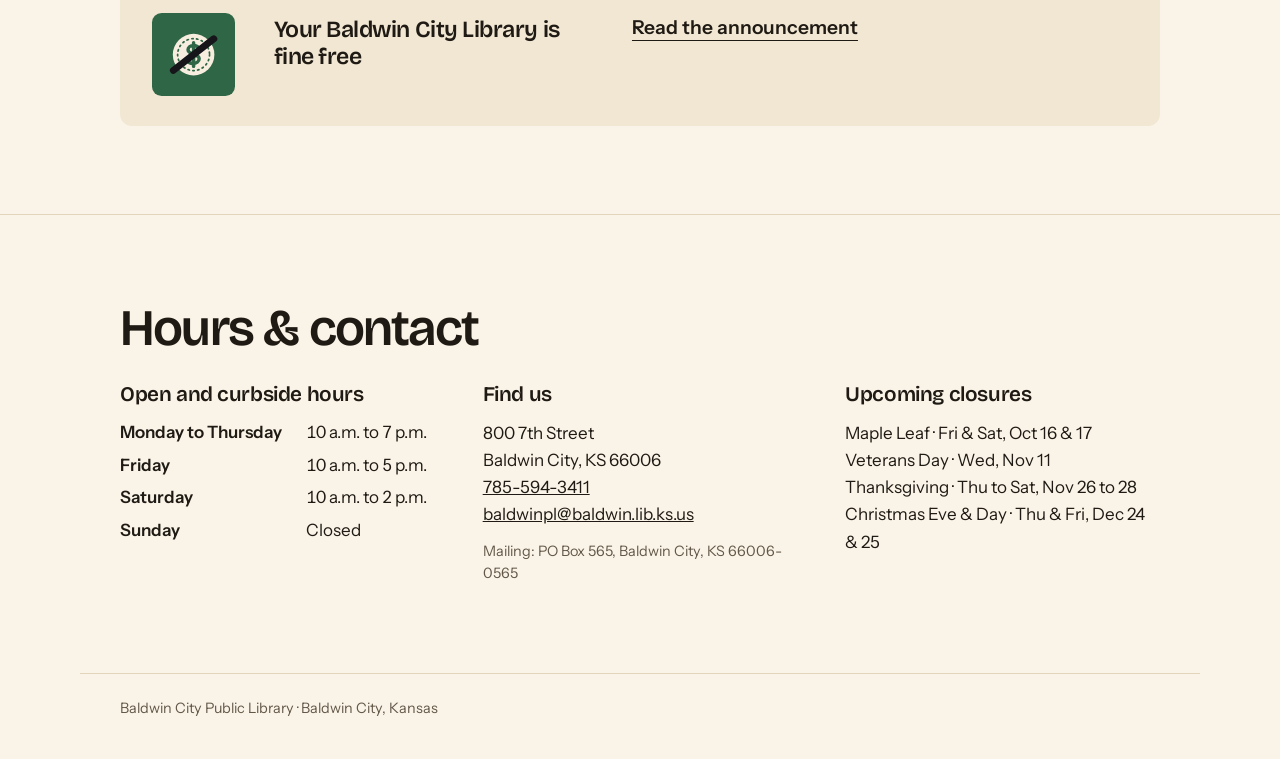
==== commit de45e1f6: "Navy in place of purple; Lucy Sullivan section Co-Authored-By: Claude Opus 5.5 <noreply@anthropic.co" ====
--- a/index.html
+++ b/index.html
@@ -6,18 +6,20 @@
 <meta name="viewport" content="width=device-width, initial-scale=1">
 <title>Baldwin City Public Library</title>
 <meta name="description" content="Books, movies, digital materials and programs for all ages in Baldwin City, Kansas.">
+<link rel="icon" href="img/favicon.svg" type="image/svg+xml">
+<link rel="apple-touch-icon" href="img/apple-touch-icon.png">
 <link rel="preconnect" href="https://fonts.googleapis.com">
 <link rel="preconnect" href="https://fonts.gstatic.com" crossorigin>
 <link rel="stylesheet" href="https://fonts.googleapis.com/css2?family=Antonio:wght@500;700&family=Bricolage+Grotesque:opsz,wght@12..96,200..800&family=Instrument+Sans:ital,wght@0,400..700;1,400..700&display=swap">
 <script>try{if(localStorage.getItem('lamp')==='on')document.documentElement.dataset.theme='dark'}catch(e){}</script>
-<link rel="stylesheet" href="styles.css?v=51">
+<link rel="stylesheet" href="styles.css?v=62">
 </head>
 <body data-page="home">
 <div id="app"></div>
-<script src="js/content.js?v=51"></script>
-<script src="js/store.js?v=51"></script>
-<script src="js/shelf.js?v=51"></script>
-<script src="js/blocks.js?v=51"></script>
+<script src="js/content.js?v=62"></script>
+<script src="js/store.js?v=62"></script>
+<script src="js/shelf.js?v=62"></script>
+<script src="js/blocks.js?v=62"></script>
 <script>
 (function(){
   var slug=document.body.dataset.page||new URLSearchParams(location.search).get('p')||'home';
--- a/styles.css
+++ b/styles.css
@@ -1,6 +1,6 @@
 /* Layout: headline top-left, one flat row of bright spines standing on a single ink line, catalog card and date-due slip beneath it. */
 :root{
-  --bg:#FAF4E8; --ink:#1F1A14; --muted:#635848; --rule:#E2D5BD; --accent:#3A1C86; --orange:#E8591F; --orange-ink:#A3390B; --indigo:#2C0E78; --logo-bg:transparent; color-scheme:light;
+  --bg:#FAF4E8; --ink:#1F1A14; --muted:#635848; --rule:#E2D5BD; --accent:#102A4C; --orange:#E8591F; --orange-ink:#A3390B; --indigo:#102A4C; --logo-bg:transparent; color-scheme:light;
   --card:#F1E7D3; --card-ink:#1F1A14; --card-rule:#DCCDB0; --stamp:#B8352B;
   --label:#FFFFFF; --label-ink:#1A1917;
   --display:"Bricolage Grotesque","Helvetica Neue",Helvetica,Arial,sans-serif;
@@ -16,7 +16,7 @@
 
 /* nav */
 .nav{display:flex;flex-wrap:wrap;align-items:center;justify-content:space-between;gap:.5rem 1.5rem;padding-block:1.25rem;border-bottom:1px solid var(--rule)}
-.stripe{height:.45rem;background:linear-gradient(90deg,var(--indigo) 0 72%,var(--orange) 72%)}
+.stripe{height:.45rem;background:linear-gradient(90deg,#102A4C 0 72%,var(--orange) 72%)}
 .mark img{display:block;height:clamp(2.5rem,5vw,3.3rem);width:auto;background:var(--logo-bg);border-radius:.4rem}
 .mark{font-family:var(--display);font-weight:600;font-size:1.3rem;letter-spacing:-.02em;text-decoration:none}
 .links{display:flex;flex-wrap:wrap;gap:.25rem 1.5rem;font-size:.95rem;font-weight:500}
@@ -352,7 +352,7 @@
 
 /* ---------- the lamp: night colours, only when someone switches it on ---------- */
 :root[data-theme="dark"]{
-  --bg:#1B1611; --ink:#F5EEE2; --muted:#B5AA99; --rule:#3B3328; --accent:#B9A6F5; --orange:#F26B33; --orange-ink:#FF9A6B; --indigo:#4A2A9A; --logo-bg:#F7EEDF;
+  --bg:#1B1611; --ink:#F5EEE2; --muted:#B5AA99; --rule:#3B3328; --accent:#9DB7E0; --orange:#F26B33; --orange-ink:#FF9A6B; --indigo:#1F447A; --logo-bg:#F7EEDF;
   --card:#27201A; --card-ink:#F5EEE2; --card-rule:#40372B; --stamp:#E8705F; color-scheme:dark;
 }
 .nav .mark{order:1}
@@ -523,3 +523,29 @@
 
 /* every notice is one full-width row, whatever older rules said */
 .notes .note-card,.notes .note-card:last-child:nth-child(odd){grid-column:1 / -1}
+
+/* ---------- lists of names ---------- */
+.fold .count{font-family:var(--body);font-weight:500;font-size:1rem;color:var(--muted);letter-spacing:0}
+.names{list-style:none;margin:0;padding:0 0 1.3rem;columns:3 14rem;column-gap:2rem;font-size:1.1rem;line-height:1.5}
+.names li{break-inside:avoid;padding:.15rem 0}
+
+/* a single picture never grows taller than the screen (posters, flyers) */
+.pic img{width:auto;max-width:100%;max-height:85vh}
+
+/* show only the bottom strip of a tall picture (the logo row of a flyer), on a white panel like the original */
+.pic.strip{background:#fff;border-radius:.9rem;padding:clamp(.6rem,2vw,1.2rem);max-width:60rem}
+.pic.strip img{display:block;width:100%;max-height:none;aspect-ratio:1545 / 236;object-fit:cover;object-position:50% 100%;border-radius:0}
+
+/* ---------- photo with a short story ---------- */
+.spot{background:var(--tb);color:var(--ti);border-radius:.9rem;overflow:hidden;display:grid;grid-template-columns:minmax(0,18rem) minmax(0,1fr);align-items:stretch}
+.spot.no-photo{grid-template-columns:minmax(0,1fr)}
+.spot-photo{min-height:22rem;background-repeat:no-repeat;background-color:rgba(0,0,0,.2)}
+.spot-text{padding:clamp(1.5rem,4vw,2.8rem);align-self:center}
+.spot-text h2{margin-bottom:1rem}
+.spot-text p{margin:0 0 1rem;font-size:1.2rem;line-height:1.55;max-width:36rem}
+.spot-text p:last-child{margin-bottom:0}
+@media (max-width:760px){
+  .spot{grid-template-columns:minmax(0,1fr)}
+  .spot-photo{min-height:0;aspect-ratio:4 / 3.6}
+  .spot-text{padding:1.4rem}
+}
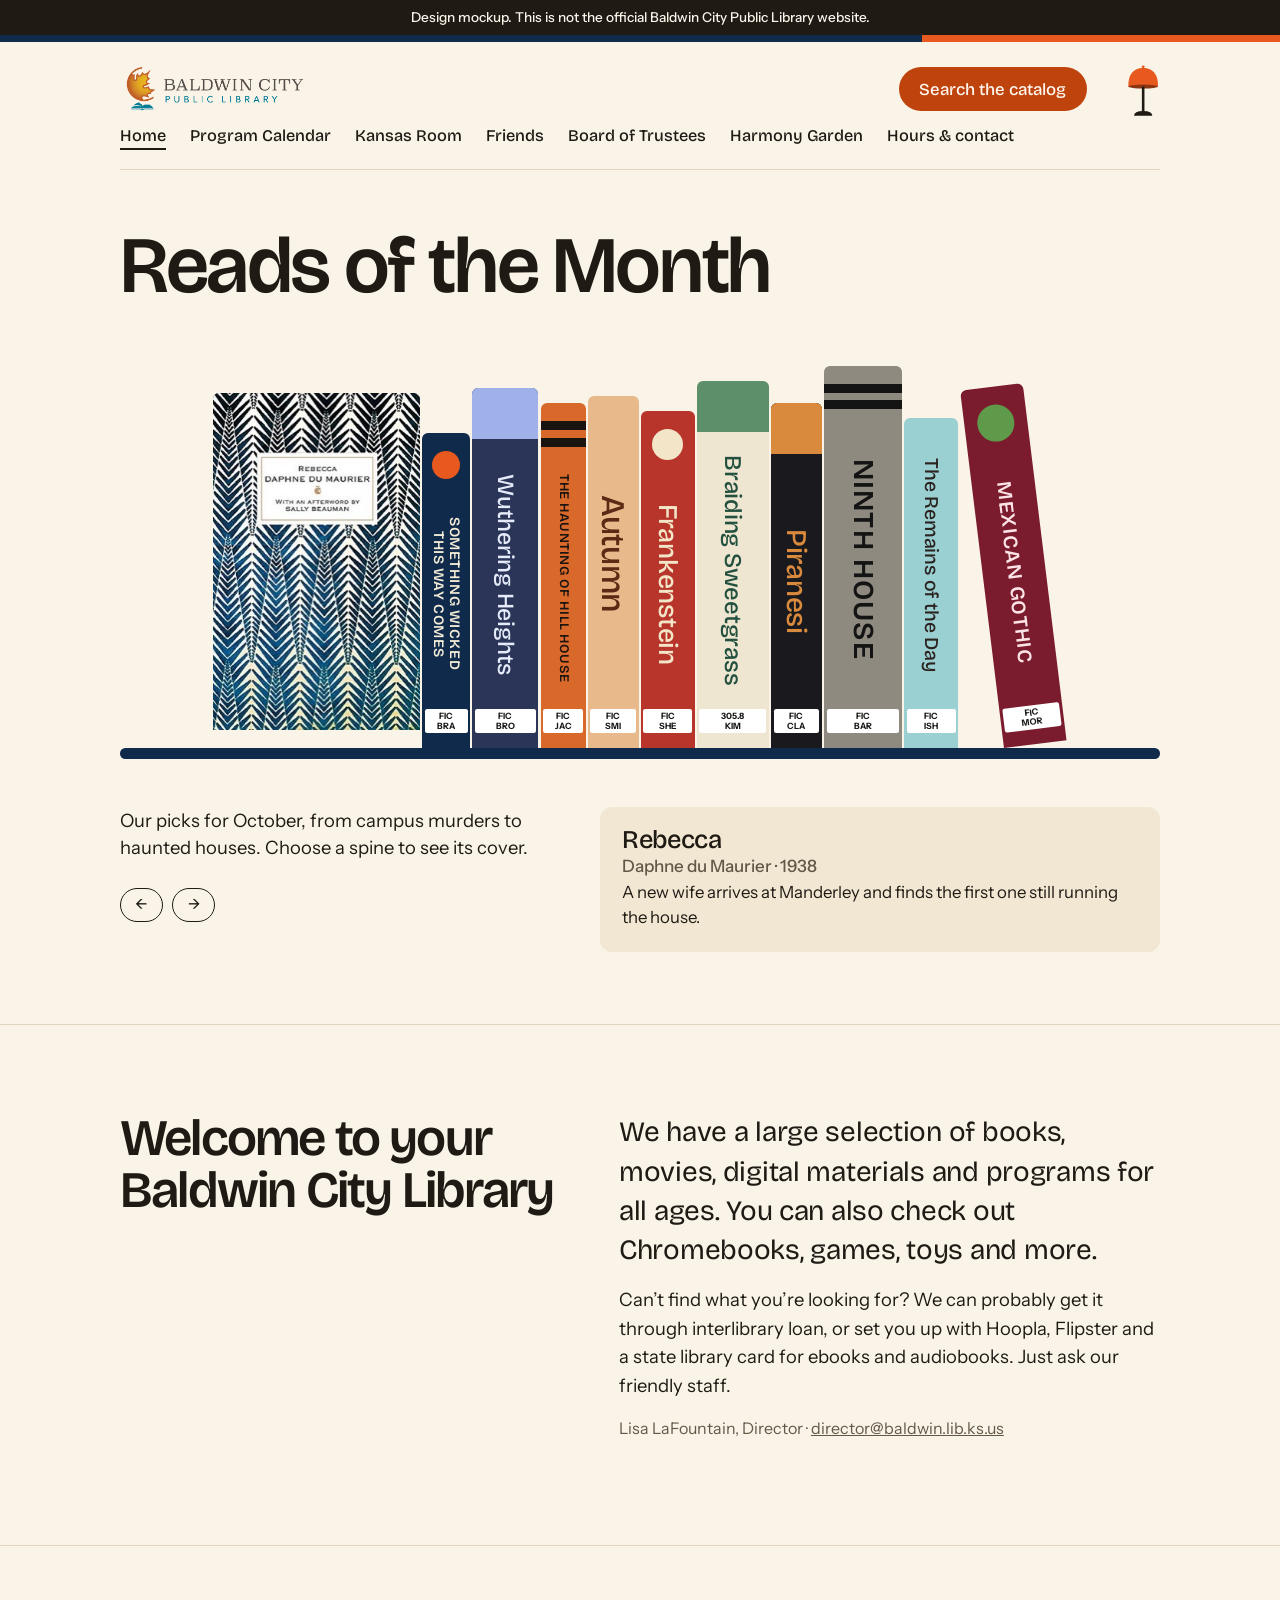
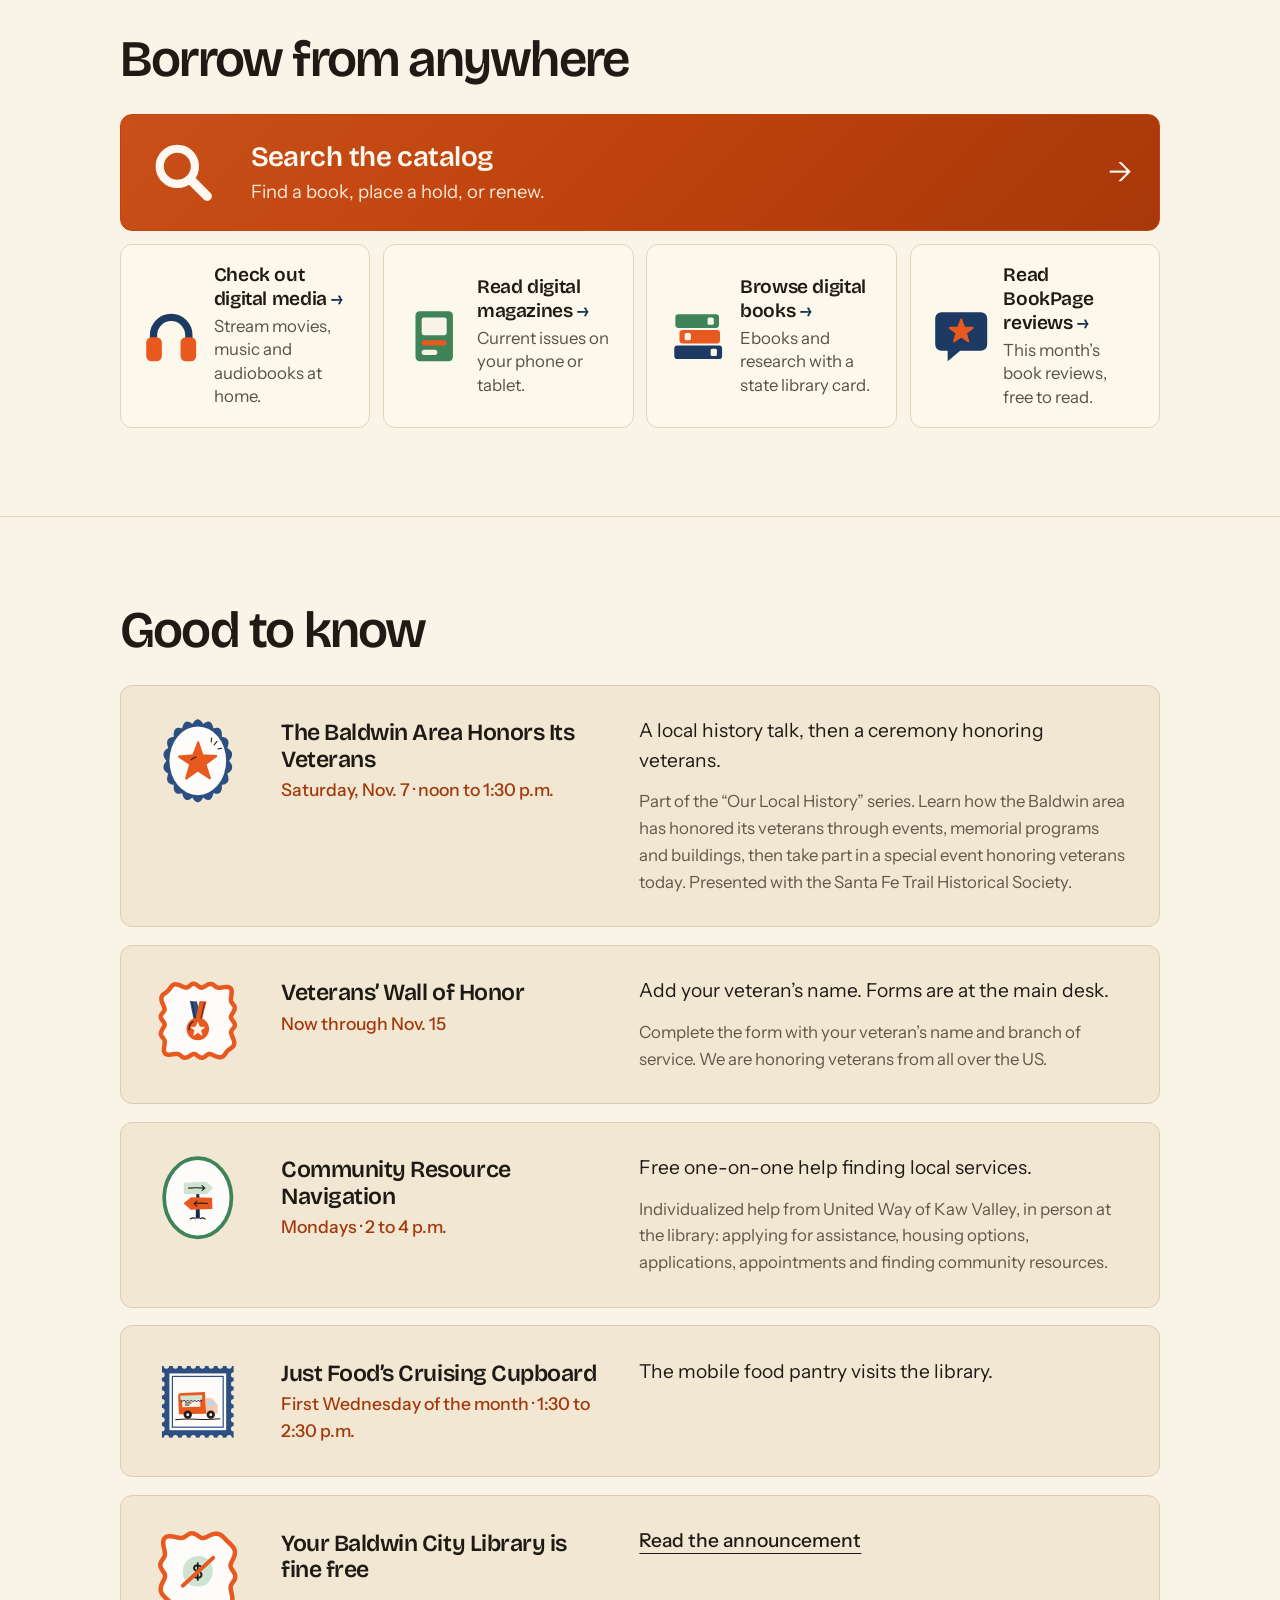
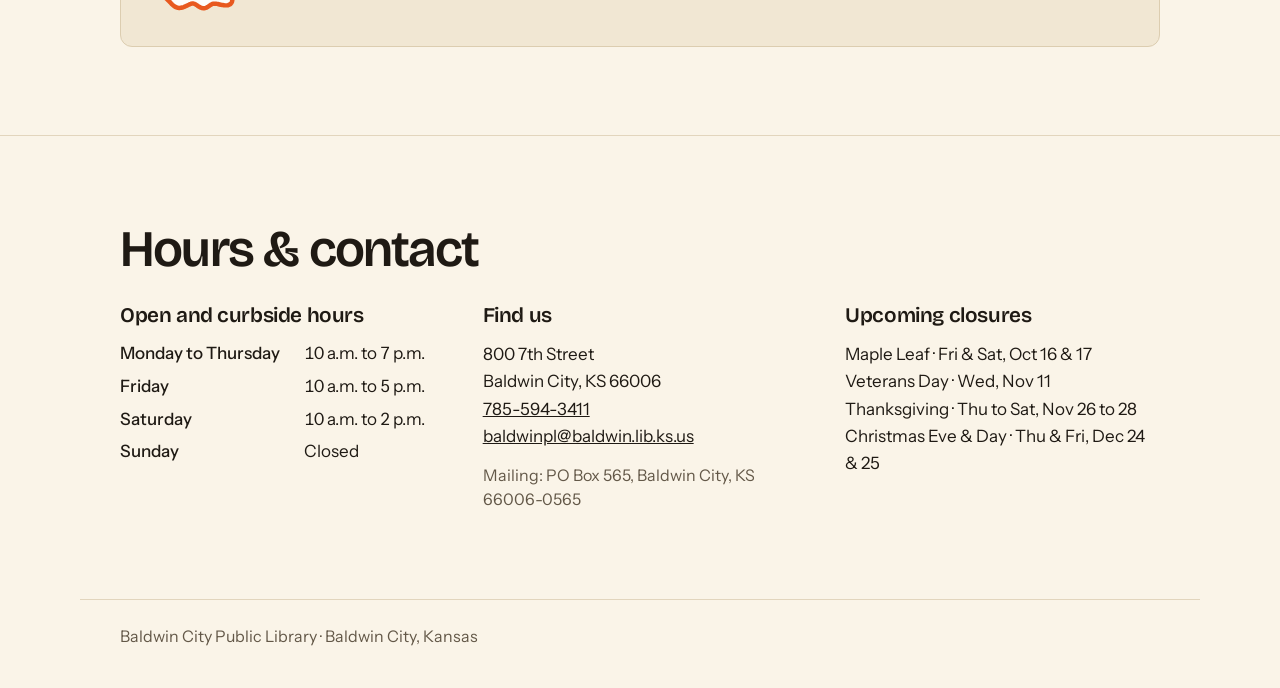
==== commit 61f9a89e: "Redesign pass: cream background, catalog button in header, Borrow buttons with blocky icons, framed " ====
--- a/index.html
+++ b/index.html
@@ -10,16 +10,16 @@
 <link rel="apple-touch-icon" href="img/apple-touch-icon.png">
 <link rel="preconnect" href="https://fonts.googleapis.com">
 <link rel="preconnect" href="https://fonts.gstatic.com" crossorigin>
-<link rel="stylesheet" href="https://fonts.googleapis.com/css2?family=Antonio:wght@500;700&family=Bricolage+Grotesque:opsz,wght@12..96,200..800&family=Instrument+Sans:ital,wght@0,400..700;1,400..700&display=swap">
+<link rel="stylesheet" href="https://fonts.googleapis.com/css2?family=Antonio:wght@500;700&family=Bricolage+Grotesque:opsz,wght@12..96,200..800&family=Patrick+Hand&family=Caveat:wght@500;600&family=Tenor+Sans&family=Poppins:wght@500;600;700&family=Instrument+Sans:ital,wght@0,400..700;1,400..700&display=swap">
 <script>try{if(localStorage.getItem('lamp')==='on')document.documentElement.dataset.theme='dark'}catch(e){}</script>
-<link rel="stylesheet" href="styles.css?v=62">
+<link rel="stylesheet" href="styles.css?v=153">
 </head>
 <body data-page="home">
 <div id="app"></div>
-<script src="js/content.js?v=62"></script>
-<script src="js/store.js?v=62"></script>
-<script src="js/shelf.js?v=62"></script>
-<script src="js/blocks.js?v=62"></script>
+<script src="js/content.js?v=153"></script>
+<script src="js/store.js?v=153"></script>
+<script src="js/shelf.js?v=153"></script>
+<script src="js/blocks.js?v=153"></script>
 <script>
 (function(){
   var slug=document.body.dataset.page||new URLSearchParams(location.search).get('p')||'home';
--- a/styles.css
+++ b/styles.css
@@ -1,9 +1,9 @@
 /* Layout: headline top-left, one flat row of bright spines standing on a single ink line, catalog card and date-due slip beneath it. */
 :root{
   --bg:#FAF4E8; --ink:#1F1A14; --muted:#635848; --rule:#E2D5BD; --accent:#102A4C; --orange:#E8591F; --orange-ink:#A3390B; --indigo:#102A4C; --logo-bg:transparent; color-scheme:light;
-  --card:#F1E7D3; --card-ink:#1F1A14; --card-rule:#DCCDB0; --stamp:#B8352B;
+  --card:#F1E7D3; --frame:#2B4F80; --sticker:#FDFCFA; --card-ink:#1F1A14; --card-rule:#DCCDB0; --stamp:#B8352B;
   --label:#FFFFFF; --label-ink:#1A1917;
-  --display:"Bricolage Grotesque","Helvetica Neue",Helvetica,Arial,sans-serif;
+  --display:"Bricolage Grotesque","Helvetica Neue",Helvetica,Arial,sans-serif; --title:"Bricolage Grotesque","Helvetica Neue",Helvetica,Arial,sans-serif;
   --body:"Instrument Sans","Helvetica Neue",Helvetica,Arial,sans-serif;
   --type:"Instrument Sans","Helvetica Neue",Helvetica,Arial,sans-serif;
   --cond:"Antonio","Arial Narrow","Helvetica Neue",Arial,sans-serif;
@@ -18,15 +18,15 @@
 .nav{display:flex;flex-wrap:wrap;align-items:center;justify-content:space-between;gap:.5rem 1.5rem;padding-block:1.25rem;border-bottom:1px solid var(--rule)}
 .stripe{height:.45rem;background:linear-gradient(90deg,#102A4C 0 72%,var(--orange) 72%)}
 .mark img{display:block;height:clamp(2.5rem,5vw,3.3rem);width:auto;background:var(--logo-bg);border-radius:.4rem}
-.mark{font-family:var(--display);font-weight:600;font-size:1.3rem;letter-spacing:-.02em;text-decoration:none}
-.links{display:flex;flex-wrap:wrap;gap:.25rem 1.5rem;font-size:.95rem;font-weight:500}
+.mark{font-family:var(--display);font-weight:500;font-size:1.3rem;letter-spacing:-.02em;text-decoration:none}
+.links{display:flex;flex-wrap:wrap;gap:.25rem 1.5rem;font-size:1.02rem;font-weight:500}
 .links a{text-decoration:none}
 .links a:hover{text-decoration:underline;text-underline-offset:.3em}
 
 /* hero */
 .hero{overflow-x:clip;padding-block:clamp(2rem,5vw,3.5rem) clamp(2.5rem,6vw,4.5rem)}
-.eyebrow{font-size:.8rem;font-weight:600;text-transform:uppercase;letter-spacing:.12em;color:var(--orange-ink);margin:0 0 .9rem}
-h1{font-family:var(--display);font-weight:600;font-size:clamp(2rem,8.2vw,5rem);line-height:1;letter-spacing:-.03em;margin:0;text-wrap:balance}
+.eyebrow{font-size:.8rem;font-weight:500;text-transform:uppercase;letter-spacing:.12em;color:var(--orange-ink);margin:0 0 .9rem}
+h1{font-family:var(--title);font-weight:600;font-size:clamp(2rem,8.2vw,5rem);line-height:1;letter-spacing:-.03em;margin:0;text-wrap:balance}
 @media (min-width:480px){.hero h1{white-space:nowrap}}
 
 
@@ -34,7 +34,7 @@
 .stage{font-size:clamp(6.4px,1.8vw,17px);margin-top:4em}
 @media (min-width:700px){.stage{font-size:clamp(9px,1.4vw,15px)}}
 .row{display:flex;align-items:flex-end;justify-content:center;gap:.14em}
-.plank{height:.7em;background:var(--orange);border-radius:.35em}
+.plank{height:.7em;background:var(--indigo);border-radius:.35em}
 @keyframes shelve{from{translate:80em 0}}
 
 .slot{flex:none;width:var(--t);height:var(--h);transform-origin:0 100%;
@@ -58,8 +58,9 @@
 .p-cap::before{content:"";width:100%;height:3.4em;margin-top:-1.2em;background:var(--ac)}
 .p-dot::before{content:"";width:58%;aspect-ratio:1;border-radius:50%;background:var(--ac)}
 .st{flex:1;min-height:0;writing-mode:vertical-rl;text-align:center;text-wrap:balance;line-height:1.05;font-size:var(--fs)}
-.serif .st{font-family:var(--display);font-weight:700;letter-spacing:-.02em}
-.cond .st{font-family:var(--cond);font-weight:700;text-transform:uppercase;letter-spacing:.05em}
+/* spine lettering uses the site's two heading fonts: the thin title font on some books, the small-heading font in capitals on the others */
+.serif .st{font-family:var(--display);font-weight:500;letter-spacing:-.01em}
+.cond .st{font-family:var(--display);font-weight:600;text-transform:uppercase;letter-spacing:.04em;font-size:calc(var(--fs) * .8)}
 .lbl{flex:none;width:calc(100% - .6em);padding:.35em 0 .25em;background:var(--label);color:var(--label-ink);border-radius:.25em;
   font-family:var(--body);font-weight:700;font-size:.58em;line-height:1.1;text-align:center}
 
@@ -67,7 +68,7 @@
 .below{display:grid;grid-template-columns:minmax(0,1fr) minmax(0,35rem);gap:2rem 3rem;align-items:start;margin-top:clamp(1.75rem,4vw,3rem)}
 .lede{max-width:27rem}
 .lede p{margin:0 0 1.1rem;font-size:1.15rem;line-height:1.5}
-.lede a{font-weight:600;text-underline-offset:.3em}
+.lede a{font-weight:500;text-underline-offset:.3em}
 .pager{display:flex;align-items:center;gap:.6rem;margin-top:1.6rem;font-size:.9rem;font-weight:500;color:var(--muted);font-variant-numeric:tabular-nums}
 .pager button{font:inherit;color:var(--ink);background:none;border:1.5px solid var(--ink);border-radius:999px;padding:.35rem .9rem;cursor:pointer}
 .pager button:hover{background:var(--orange);border-color:var(--orange);color:#1F1A14}
@@ -81,17 +82,17 @@
 .card{background:var(--card);color:var(--card-ink);border-radius:.75rem;
   padding:1.2rem 1.4rem 1.4rem}
 .card p{margin:0}
-.call{display:inline-block;font-size:.75rem;font-weight:600;letter-spacing:.06em;color:var(--muted);border:1px solid var(--card-rule);border-radius:999px;padding:.15rem .7rem}
-.ti{font-family:var(--display);font-weight:600;font-size:1.6rem;line-height:1.1;letter-spacing:-.025em;text-wrap:balance}
+.call{display:inline-block;font-size:.75rem;font-weight:500;letter-spacing:.06em;color:var(--muted);border:1px solid var(--card-rule);border-radius:999px;padding:.15rem .7rem}
+.ti{font-family:var(--display);font-weight:500;font-size:1.6rem;line-height:1.1;letter-spacing:-.025em;text-wrap:balance}
 .au{margin-top:.3rem;font-weight:500;color:var(--muted)}
 .note{margin-top:.8rem;font-size:1.05rem;line-height:1.5}
-.subj{margin-top:.8rem;font-size:.85rem;color:var(--muted)}
+.subj{margin-top:.8rem;font-size:1rem;color:var(--muted)}
 .card.swap .entry,.card.swap .call{animation:swap .4s ease-out}
 @keyframes swap{from{opacity:.2;translate:0 .4rem}}
 
 .slip{background:var(--card);color:var(--card-ink);padding:.9rem .8rem;text-align:center;border-radius:.75rem}
 .slip h2{font:600 .72rem var(--body);letter-spacing:.12em;color:var(--muted);margin:0 0 .5rem;padding-bottom:.45rem;border-bottom:1px solid var(--card-rule)}
-.stamps{list-style:none;margin:0;padding:0;font-weight:700;font-size:.9rem;color:var(--stamp);font-variant-numeric:tabular-nums}
+.stamps{list-style:none;margin:0;padding:0;font-weight:600;font-size:.9rem;color:var(--stamp);font-variant-numeric:tabular-nums}
 .stamps li{padding:.28rem 0;border-bottom:1px solid var(--card-rule)}
 .stamps li:nth-child(1){opacity:.45}
 .stamps li:nth-child(2){opacity:.65}
@@ -112,9 +113,9 @@
 /* ---------- rest of the homepage ---------- */
 section{scroll-margin-top:1rem}
 .band{padding-block:clamp(2.5rem,6vw,4.5rem);border-top:1px solid var(--rule)}
-h2{font-family:var(--display);font-weight:600;font-size:clamp(1.9rem,4.6vw,3.2rem);line-height:1;letter-spacing:-.035em;margin:0 0 1.2rem;text-wrap:balance}
+h2{font-family:var(--title);font-weight:600;font-size:clamp(1.9rem,4.6vw,3.2rem);line-height:1;letter-spacing:-.035em;margin:0 0 1.2rem;text-wrap:balance}
 h3{font-family:var(--display);font-weight:600;font-size:1.3rem;line-height:1.15;letter-spacing:-.02em;margin:0}
-.kicker{font-size:.8rem;font-weight:600;text-transform:uppercase;letter-spacing:.12em;color:var(--orange-ink);margin:0 0 .8rem}
+.kicker{font-size:.8rem;font-weight:500;text-transform:uppercase;letter-spacing:.12em;color:var(--orange-ink);margin:0 0 .8rem}
 
 .welcome{display:grid;grid-template-columns:minmax(0,5fr) minmax(0,6fr);gap:1.5rem 3rem;align-items:start}
 .welcome p{margin:0 0 1rem;font-size:1.15rem;line-height:1.55;max-width:38rem}
@@ -125,18 +126,18 @@
   background:var(--tb);color:var(--ti);text-decoration:none;transition:translate .3s cubic-bezier(.3,1.4,.4,1)}
 .tile:hover,.tile:focus-visible{translate:0 -.4rem}
 .tile p{margin:.4rem 0 0;font-size:1rem;line-height:1.4}
-.tile .go{font-weight:600;font-size:.9rem}
+.tile .go{font-weight:500;font-size:.9rem}
 
 .notes{display:grid;grid-template-columns:repeat(2,minmax(0,1fr));gap:1rem}
 .note-card{background:var(--card);color:var(--card-ink);border-radius:.75rem;padding:1.3rem 1.4rem 1.4rem}
 .note-card p{margin:.6rem 0 0;line-height:1.5}
-.note-card a{font-weight:600;text-underline-offset:.3em}
-.when{display:inline-block;font-size:.75rem;font-weight:600;letter-spacing:.06em;color:var(--muted);border:1px solid var(--card-rule);border-radius:999px;padding:.15rem .7rem;margin-bottom:.8rem}
+.note-card a{font-weight:500;text-underline-offset:.3em}
+.when{display:inline-block;font-size:.75rem;font-weight:500;letter-spacing:.06em;color:var(--muted);border:1px solid var(--card-rule);border-radius:999px;padding:.15rem .7rem;margin-bottom:.8rem}
 
 .visit{display:grid;grid-template-columns:repeat(3,minmax(0,1fr));gap:2rem 3rem}
 .visit h3{margin-bottom:.8rem}
 .hours{margin:0;display:grid;grid-template-columns:auto 1fr;gap:.45rem 1.5rem;font-variant-numeric:tabular-nums}
-.hours dt{font-weight:600}
+.hours dt{font-weight:500}
 .hours dd{margin:0}
 .visit address{font-style:normal;line-height:1.6}
 .visit ul{list-style:none;margin:0;padding:0;line-height:1.6}
@@ -160,11 +161,11 @@
 .links a[aria-current="page"]{text-decoration:underline;text-decoration-thickness:2px;text-underline-offset:.4em}
 .dcover[hidden]{display:none}
 .banner{background:var(--tb);color:var(--ti);border-radius:.9rem;padding:1.6rem 1.8rem;display:flex;flex-wrap:wrap;align-items:center;justify-content:space-between;gap:1rem 2rem}
-.banner p{margin:0;font-family:var(--display);font-weight:600;font-size:clamp(1.2rem,2.6vw,1.7rem);line-height:1.2;letter-spacing:-.02em;max-width:36rem;text-wrap:balance}
-.btn{background:var(--ti);color:var(--tb);border-radius:999px;padding:.6rem 1.2rem;font-weight:600;text-decoration:none;white-space:nowrap}
+.banner p{margin:0;font-family:var(--display);font-weight:500;font-size:clamp(1.2rem,2.6vw,1.7rem);line-height:1.2;letter-spacing:-.02em;max-width:36rem;text-wrap:balance}
+.btn{background:var(--ti);color:var(--tb);border-radius:999px;padding:.6rem 1.2rem;font-weight:500;text-decoration:none;white-space:nowrap}
 .pic{margin:0}
 .pic img{display:block;max-width:100%;border-radius:.9rem}
-.pic figcaption{margin-top:.6rem;font-size:.9rem;color:var(--muted)}
+.pic figcaption{margin-top:.6rem;font-size:1rem;color:var(--muted)}
 .pic-empty{border:2px dashed var(--rule);border-radius:.9rem;padding:3rem 1rem;text-align:center;color:var(--muted)}
 
 /* ---------- page title banner ---------- */
@@ -177,51 +178,51 @@
 .cal-top{display:flex;flex-wrap:wrap;align-items:end;justify-content:space-between;gap:1rem}
 .cal-month{font-size:clamp(2rem,6vw,3.6rem);margin:0}
 .cal-nav{display:flex;gap:.4rem}
-.cal-nav button{font:500 .9rem var(--body);color:var(--ink);background:none;border:1.5px solid var(--ink);border-radius:999px;padding:.35rem .9rem;cursor:pointer}
+.cal-nav button{font:500 1rem var(--body);color:var(--ink);background:none;border:1.5px solid var(--ink);border-radius:999px;padding:.35rem .9rem;cursor:pointer}
 .cal-nav button:hover{background:var(--orange);border-color:var(--orange);color:#1F1A14}
 .cal-filters{display:flex;flex-wrap:wrap;gap:.5rem;margin:1.3rem 0 1.5rem}
 .pill{font:600 .9rem var(--body);border-radius:999px;padding:.35rem .95rem;border:2px solid var(--c);background:var(--c);color:var(--k);cursor:pointer;transition:translate .25s cubic-bezier(.3,1.4,.4,1)}
 .pill:hover{translate:0 -.15rem}
 .pill[aria-pressed="false"]{background:transparent;color:var(--muted);text-decoration:line-through}
 .cal-grid{display:grid;grid-template-columns:repeat(7,minmax(0,1fr));gap:.4rem}
-.dow{font-size:.8rem;font-weight:600;text-transform:uppercase;letter-spacing:.1em;color:var(--muted);padding:.2rem .5rem}
+.dow{font-size:.8rem;font-weight:500;text-transform:uppercase;letter-spacing:.1em;color:var(--muted);padding:.2rem .5rem}
 .day{appearance:none;border:0;margin:0;text-align:left;font:inherit;color:inherit;background:var(--card);border-radius:.6rem;min-height:9rem;min-width:0;padding:.5rem;
   display:flex;flex-direction:column;gap:.4rem;cursor:pointer}
 .day.we{background:color-mix(in srgb,var(--card) 55%,var(--bg))}
 .day.closed{background:color-mix(in srgb,#B8352B 13%,var(--card))}
 .day.blank{background:none;min-height:0;cursor:default}
 .day.sel{outline:2.5px solid var(--ink);outline-offset:-2.5px}
-.num{font-family:var(--display);font-weight:700;font-size:1.15rem;width:2rem;height:2rem;display:grid;place-items:center;border-radius:50%}
+.num{font-family:var(--display);font-weight:600;font-size:1.15rem;width:2rem;height:2rem;display:grid;place-items:center;border-radius:50%}
 .today .num{background:var(--orange);color:#1F1A14}
 .chips{display:flex;flex-direction:column;gap:.25rem;min-width:0;width:100%}
 /* soft tint with a solid colour bar: the colour says what kind, the text stays dark and readable */
 .chip{display:block;background:color-mix(in srgb,var(--c) 20%,var(--card));color:var(--card-ink);border-left:.3rem solid var(--c);border-radius:.3rem;padding:.25rem .4rem;
   font-size:.85rem;line-height:1.25;overflow-wrap:anywhere}
-.chip b{display:block;font-weight:700;font-size:.78rem}
+.chip b{display:block;font-weight:600;font-size:.78rem}
 
 .cal-day{margin-top:1.5rem;background:var(--card);color:var(--card-ink);border-radius:.9rem;padding:1.4rem;display:grid;grid-template-columns:auto minmax(0,1fr);gap:1.5rem 2rem;align-items:start}
-.cal-date{display:flex;align-items:center;gap:.8rem;font-weight:600;line-height:1.25}
-.cal-date .big{font-family:var(--display);font-weight:600;font-size:clamp(3rem,8vw,5rem);line-height:.85;letter-spacing:-.04em}
+.cal-date{display:flex;align-items:center;gap:.8rem;font-weight:500;line-height:1.25}
+.cal-date .big{font-family:var(--display);font-weight:500;font-size:clamp(3rem,8vw,5rem);line-height:.85;letter-spacing:-.04em}
 .cal-list{list-style:none;margin:0;padding:0;display:grid;gap:.5rem}
 .cal-list li{display:grid;grid-template-columns:9.5rem minmax(0,1fr) auto;gap:.2rem 1rem;align-items:baseline;padding:.7rem .9rem;border-radius:.5rem;border-left:.5rem solid var(--c);
   background:color-mix(in srgb,var(--c) 14%,var(--card));color:var(--card-ink);font-size:1.05rem}
 .cal-list .empty{display:block;border-left-color:var(--rule);background:var(--bg);color:var(--muted)}
-.cal-list .time{font-weight:700;font-variant-numeric:tabular-nums}
-.cal-list .sub{display:block;font-size:.95rem;color:var(--muted)}
-.cal-list .tag{font-size:.78rem;font-weight:600;background:var(--c);color:var(--k);border-radius:999px;padding:.12rem .65rem;white-space:nowrap}
+.cal-list .time{font-weight:600;font-variant-numeric:tabular-nums}
+.cal-list .sub{display:block;font-size:1rem;color:var(--muted)}
+.cal-list .tag{font-size:.78rem;font-weight:500;background:var(--c);color:var(--k);border-radius:999px;padding:.12rem .65rem;white-space:nowrap}
 
 .cal-agenda{display:none;gap:1.6rem}
-.ag-day h3{display:flex;align-items:center;gap:.7rem;margin:0 0 .6rem;font-family:var(--body);font-size:1.05rem;font-weight:600;letter-spacing:0}
-.ag-day h3 .big{font-family:var(--display);font-weight:600;font-size:2.6rem;line-height:.9;letter-spacing:-.04em;min-width:1.2em}
-.ag-day h3 em{font-style:normal;font-size:.75rem;font-weight:600;background:var(--ink);color:var(--bg);border-radius:999px;padding:.1rem .6rem;margin-left:.6rem}
-.ag-past summary{cursor:pointer;font-weight:600;color:var(--muted);padding:.4rem 0}
+.ag-day h3{display:flex;align-items:center;gap:.7rem;margin:0 0 .6rem;font-family:var(--body);font-size:1.05rem;font-weight:500;letter-spacing:0}
+.ag-day h3 .big{font-family:var(--display);font-weight:500;font-size:2.6rem;line-height:.9;letter-spacing:-.04em;min-width:1.2em}
+.ag-day h3 em{font-style:normal;font-size:.75rem;font-weight:500;background:var(--ink);color:var(--bg);border-radius:999px;padding:.1rem .6rem;margin-left:.6rem}
+.ag-past summary{cursor:pointer;font-weight:500;color:var(--muted);padding:.4rem 0}
 .cal-agenda-in{display:grid;gap:1.6rem;margin-top:1rem}
 .empty-month{color:var(--muted)}
 
 /* two views of the same month: a day-by-day list, or the full month grid */
 .cal-tools{display:flex;flex-wrap:wrap;gap:.6rem 1rem;align-items:center}
 .cal-view{display:flex;background:var(--card);border-radius:999px;padding:.2rem}
-.cal-view button{font:600 .9rem var(--body);color:var(--ink);background:none;border:0;border-radius:999px;padding:.35rem .95rem;cursor:pointer}
+.cal-view button{font:600 1rem var(--body);color:var(--ink);background:none;border:0;border-radius:999px;padding:.35rem .95rem;cursor:pointer}
 .cal-view button[aria-pressed="true"]{background:var(--indigo);color:#F7EEDF}
 .view-list .cal-grid,.view-list .cal-day{display:none}
 .view-list .cal-agenda{display:grid}
@@ -274,7 +275,7 @@
 @media (prefers-reduced-motion:reduce){.tiles.bold .leaf{transition:none}}
 
 /* ---------- accessibility ---------- */
-.skip{position:absolute;left:1rem;top:-4rem;z-index:10;background:var(--ink);color:var(--bg);padding:.6rem 1rem;border-radius:.4rem;font-weight:600;text-decoration:none}
+.skip{position:absolute;left:1rem;top:-4rem;z-index:10;background:var(--ink);color:var(--bg);padding:.6rem 1rem;border-radius:.4rem;font-weight:500;text-decoration:none}
 .skip:focus{top:.6rem}
 main:focus{outline:none}
 :focus-visible{outline:3px solid var(--accent);outline-offset:3px}
@@ -294,25 +295,21 @@
 /* ---------- people ---------- */
 .people{list-style:none;margin:0;padding:0;display:grid;grid-template-columns:repeat(auto-fill,minmax(min(100%,14rem),1fr));gap:.6rem}
 .person{background:var(--card);border-radius:.6rem;padding:.8rem 1rem;display:flex;gap:.8rem;align-items:center;min-width:0}
-.ini{flex:none;width:2.6rem;height:2.6rem;border-radius:50%;display:grid;place-items:center;background:var(--c);color:#fff;font-family:var(--display);font-weight:700;font-size:.95rem}
+.ini{flex:none;width:2.6rem;height:2.6rem;border-radius:50%;display:grid;place-items:center;background:var(--c);color:#fff;font-family:var(--display);font-weight:600;font-size:.95rem}
 .person strong{display:block;line-height:1.2}
-.role{display:block;font-size:.9rem;color:var(--muted)}
+.role{display:block;font-size:1rem;color:var(--muted)}
 .people-text p{margin:0 0 1.2rem;max-width:38rem}
-
-/* ---------- scroll-in ---------- */
-.rise{animation:rise .5s cubic-bezier(.2,.7,.2,1) var(--rd,0ms) backwards}
-@keyframes rise{from{opacity:0;translate:0 1.5rem}}
 
 /* ---------- structured text and expandable sections ---------- */
 .prose p{margin:0 0 1rem;font-size:1.1rem;line-height:1.55;max-width:42rem}
 .prose ul{margin:0 0 1.2rem;padding-left:1.2rem;max-width:42rem;line-height:1.5}
 .prose li{margin-bottom:.45rem}
 .prose li::marker{color:var(--orange)}
-.mini{font-family:var(--body);font-size:.85rem;font-weight:600;text-transform:uppercase;letter-spacing:.08em;color:var(--orange-ink);margin:1.2rem 0 .5rem}
+.mini{font-family:var(--body);font-size:1rem;font-weight:500;text-transform:uppercase;letter-spacing:.08em;color:var(--orange-ink);margin:1.2rem 0 .5rem}
 .prose>.mini:first-child{margin-top:0}
 .folds{display:grid;gap:.6rem}
 .fold{background:var(--card);border-radius:.6rem;padding:0 1.2rem}
-.fold summary{display:flex;align-items:center;justify-content:space-between;gap:1rem;padding:1rem 0;cursor:pointer;list-style:none;font-family:var(--display);font-weight:600;font-size:1.2rem;letter-spacing:-.02em}
+.fold summary{display:flex;align-items:center;justify-content:space-between;gap:1rem;padding:1rem 0;cursor:pointer;list-style:none;font-family:var(--display);font-weight:500;font-size:1.2rem;letter-spacing:-.02em}
 .fold summary::-webkit-details-marker{display:none}
 .fold summary::after{content:"+";flex:none;width:2rem;height:2rem;display:grid;place-items:center;border-radius:50%;background:var(--indigo);color:#F7EEDF;font-family:var(--body);font-weight:500;font-size:1.3rem;line-height:1;transition:rotate .3s}
 .fold[open] summary::after{rotate:45deg}
@@ -323,15 +320,14 @@
 .gallery{columns:3 15rem;column-gap:.8rem}
 .gallery figure{margin:0 0 .8rem;break-inside:avoid}
 .gallery img{display:block;width:100%;height:auto;border-radius:.7rem;background:var(--card)}
-.gallery figcaption{margin-top:.4rem;font-size:.9rem;color:var(--muted)}
-
-/* ---------- quote ---------- */
-.quote{margin:0;background:var(--tb);color:var(--ti);border-radius:.9rem;padding:clamp(1.5rem,4vw,2.8rem)}
-.quote .leaf{display:block;width:3.6rem;height:3.6rem;margin-bottom:1.2rem}
-.quote blockquote{margin:0;max-width:46rem}
-.quote p{margin:0 0 1rem;font-size:1.1rem;line-height:1.6}
-.quote p.lead{font-family:var(--display);font-weight:600;font-size:clamp(1.25rem,2.6vw,1.7rem);line-height:1.3;letter-spacing:-.02em}
-.quote figcaption{margin-top:1.4rem;font-weight:600}
+.gallery figcaption{margin-top:.4rem;font-size:1rem;color:var(--muted)}
+
+/* ---------- quote: a magazine pull quote (opening sentence large in the title font), the rest as ordinary text, no box ---------- */
+.quote{margin:0;max-width:46rem}
+.quote blockquote{margin:0}
+.quote p{margin:0 0 1rem;font-size:1.15rem;line-height:1.6;max-width:40rem}
+.quote p.pull{font-family:var(--title);font-size:clamp(1.6rem,3.4vw,2.4rem);line-height:1.25;letter-spacing:-.01em;max-width:none;margin-bottom:1.6rem;text-wrap:pretty}
+.quote figcaption{margin-top:1.4rem;font-weight:500;color:var(--orange-ink)}
 .notes{grid-template-columns:repeat(auto-fit,minmax(min(100%,17rem),1fr))}
 
 /* ---------- tile rows: a 12-part grid so every row fills the width ---------- */
@@ -348,17 +344,17 @@
 }
 
 /* ---------- mockup notice ---------- */
-.mock{margin:0;padding:.45rem 1rem;background:var(--ink);color:var(--bg);font-size:.85rem;font-weight:600;text-align:center}
+.mock{margin:0;padding:.45rem 1rem;background:var(--ink);color:var(--bg);font-size:.85rem;font-weight:500;text-align:center}
 
 /* ---------- the lamp: night colours, only when someone switches it on ---------- */
 :root[data-theme="dark"]{
   --bg:#1B1611; --ink:#F5EEE2; --muted:#B5AA99; --rule:#3B3328; --accent:#9DB7E0; --orange:#F26B33; --orange-ink:#FF9A6B; --indigo:#1F447A; --logo-bg:#F7EEDF;
-  --card:#27201A; --card-ink:#F5EEE2; --card-rule:#40372B; --stamp:#E8705F; color-scheme:dark;
+  --card:#27201A; --frame:#9DB7E0; --sticker:#FDFCFA; --card-ink:#F5EEE2; --card-rule:#40372B; --stamp:#E8705F; color-scheme:dark;
 }
 .nav .mark{order:1}
 .nav .links{order:3;flex:1 1 100%;justify-content:flex-start}
 .lamp-wrap{order:2;margin-left:auto;flex:none;display:flex;align-items:center;gap:.5rem}
-.lamp-hint{font-size:.85rem;font-weight:600;color:var(--orange-ink);white-space:nowrap;animation:nudge 1.2s ease-in-out infinite alternate}
+.lamp-hint{font-size:.85rem;font-weight:500;color:var(--orange-ink);white-space:nowrap;animation:nudge 1.2s ease-in-out infinite alternate}
 .lamp-hint[hidden]{display:none}
 @keyframes nudge{to{translate:.3rem 0}}
 .lamp{flex:none;height:3.4rem;aspect-ratio:120/190;padding:0;border:0;background:none;cursor:pointer;transform-origin:50% 100%;transition:scale .3s cubic-bezier(.3,1.4,.4,1)}
@@ -389,7 +385,7 @@
 
 /* ---------- the "when" line on a notice: plain text under the title, no outlined bubble ---------- */
 .nc-head{display:flex;flex-direction:column}
-.nc-head .when{order:2;display:block;border:0;border-radius:0;padding:0;margin:.3rem 0 0;font-size:.95rem;font-weight:600;letter-spacing:0;color:var(--orange-ink)}
+.nc-head .when{order:2;display:block;border:0;border-radius:0;padding:0;margin:.3rem 0 0;font-size:.95rem;font-weight:500;letter-spacing:0;color:var(--orange-ink)}
 
 /* ---------- calendar without pills: checkboxes for the filters, a colour square + plain text for each kind ---------- */
 .cal-filters{gap:.4rem 1.4rem}
@@ -408,7 +404,7 @@
 .nc-head .when{font-size:1.1rem}
 .nc-body p{font-size:1.2rem;line-height:1.45}
 .nc-more{margin-top:.4rem}
-.nc-more summary{cursor:pointer;font-weight:600;font-size:1.05rem;text-decoration:underline;text-underline-offset:.25em;list-style:none;display:inline-block;padding:.2rem 0}
+.nc-more summary{cursor:pointer;font-weight:500;font-size:1.05rem;text-decoration:underline;text-underline-offset:.25em;list-style:none;display:inline-block;padding:.2rem 0}
 .nc-more summary::-webkit-details-marker{display:none}
 .nc-more[open] summary{margin-bottom:.4rem}
 .nc-more p{font-size:1.1rem;color:var(--card-ink)}
@@ -446,10 +442,10 @@
   .mark img{height:2.6rem}
   .lamp{height:2.8rem}
   .lamp-wrap{order:2;margin-left:auto}
-  .menu-btn{display:inline-flex;order:2;align-items:center;font:600 1rem var(--body);background:var(--ink);color:var(--bg);border:0;border-radius:999px;padding:.6rem 1.2rem;cursor:pointer}
+  .menu-btn{display:inline-flex;order:2;align-items:center;font:500 1rem var(--display);background:var(--ink);color:var(--bg);border:0;border-radius:999px;padding:.6rem 1.2rem;cursor:pointer}
   .nav .links{display:none;order:3;flex:1 1 100%;flex-direction:column;flex-wrap:nowrap;gap:0;margin-top:.4rem}
   .nav.open .links{display:flex}
-  .nav .links a{display:block;padding:.95rem .2rem;font-size:1.2rem;font-weight:600;border-top:1px solid var(--rule)}
+  .nav .links a{display:block;padding:.95rem .2rem;font-size:1.2rem;font-weight:500;border-top:1px solid var(--rule)}
   .links a[aria-current="page"]{text-decoration:none;color:var(--orange-ink)}
 
   /* the whole shelf fits the screen: sized from the screen width, no shelf labels, and the smallest titles bumped up */
@@ -478,7 +474,7 @@
   .cal-tools{width:100%;justify-content:space-between}
   .cal-list li{padding:.8rem .9rem}
   .person{padding:.7rem .9rem}
-  .quote,.cta-box{padding:1.4rem}
+  .cta-box{padding:1.4rem}
   .foot{padding-block:1.2rem 2rem}
 }
 
@@ -491,7 +487,7 @@
   .notes .note-card .nc-body,.notes .note-card.has-art .nc-body{grid-column:1 / -1}
   .nc-head .when{font-size:1rem}
   .nc-more{margin-top:.5rem}
-  .nc-more summary{display:inline-block;list-style:none;cursor:pointer;font-weight:600;font-size:1.05rem;color:var(--ink);text-decoration:underline;text-underline-offset:.25em;padding:.5rem 0}
+  .nc-more summary{display:inline-block;list-style:none;cursor:pointer;font-weight:500;font-size:1.05rem;color:var(--ink);text-decoration:underline;text-underline-offset:.25em;padding:.5rem 0}
   .nc-more summary::-webkit-details-marker{display:none}
   .nc-more[open] summary{display:none}
   .nc-more .nc-extra{margin-top:.2rem;font-size:1.05rem}
@@ -549,3 +545,461 @@
   .spot-photo{min-height:0;aspect-ratio:4 / 3.6}
   .spot-text{padding:1.4rem}
 }
+
+/* ---------- link rows: one plain picture that says what the link is, the name, one line, and where it goes ---------- */
+.tiles.rows{grid-template-columns:minmax(0,1fr);gap:.6rem}
+.tiles.rows .tile{grid-column:1 / -1;display:grid;grid-template-columns:4rem minmax(0,19rem) minmax(0,1fr) auto;align-items:center;gap:.4rem 1.5rem;
+  min-height:0;padding:1.1rem 1.4rem;background:var(--card);color:var(--card-ink);transition:background .2s}
+.tiles.rows .tile:hover,.tiles.rows .tile:focus-visible{translate:none;background:color-mix(in srgb,var(--indigo) 9%,var(--card))}
+.t-icon{display:block;width:4rem;aspect-ratio:1;border-radius:.6rem;background:var(--indigo)}
+.t-icon svg{display:block;width:100%;height:100%;fill:none;stroke:#F7EEDF;stroke-width:8;stroke-linecap:round;stroke-linejoin:round}
+.t-icon svg .fill{fill:#F7EEDF;stroke:none}
+.tiles.rows .tile h3{font-size:1.4rem}
+.tiles.rows .tile p{margin:0;font-size:1.15rem;line-height:1.4;color:var(--card-ink)}
+.tiles.rows .tile .go{white-space:nowrap;font-weight:500;font-size:1.05rem;text-decoration:underline;text-underline-offset:.25em}
+.tiles.rows .tile .go span{display:inline-block;transition:translate .2s}
+.tiles.rows .tile:hover .go span{translate:.25rem 0}
+@media (max-width:900px){
+  .tiles.rows .tile{grid-template-columns:3.4rem minmax(0,1fr);gap:.2rem 1rem;padding:1.1rem}
+  .t-icon{width:3.4rem;grid-row:1 / span 3;align-self:start}
+  .tiles.rows .tile h3,.tiles.rows .tile p,.tiles.rows .tile .go{grid-column:2}
+  .tiles.rows .tile .go{white-space:normal;margin-top:.3rem}
+  .tiles.rows .tile h3{font-size:1.25rem}
+  .tiles.rows .tile p{font-size:1.05rem}
+}
+@media (prefers-reduced-motion:reduce){.tiles.rows .tile,.tiles.rows .tile .go span{transition:none}}
+
+/* ---------- colour blocks: a flat picture of what the link is, in shades of the block's own colour; one part moves on hover ---------- */
+.t-pic{display:block;width:5.6rem;height:5.6rem;margin-bottom:1.1rem;overflow:visible}
+.t-pic .a{fill:var(--ti)}
+.t-pic .b{fill:color-mix(in srgb,var(--tb) 45%,#fff)}
+.t-pic .c{fill:color-mix(in srgb,var(--tb) 55%,#000)}
+.t-pic .t{fill:var(--tb)}
+.t-pic .mv{transform-box:fill-box;transform-origin:50% 50%;transition:rotate .45s cubic-bezier(.3,1.6,.4,1),translate .45s cubic-bezier(.3,1.6,.4,1),scale .45s cubic-bezier(.3,1.6,.4,1)}
+.tile:hover .i-search .mv,.tile:focus-visible .i-search .mv{rotate:-16deg;translate:-3px -3px}
+.tile:hover .i-play .mv,.tile:focus-visible .i-play .mv{scale:1.3}
+.i-magazine .mv{transform-origin:20% 100%}
+.tile:hover .i-magazine .mv,.tile:focus-visible .i-magazine .mv{rotate:12deg}
+.tile:hover .i-book .mv,.tile:focus-visible .i-book .mv{translate:0 10px}
+.tile:hover .i-star .mv,.tile:focus-visible .i-star .mv{rotate:72deg;scale:1.15}
+.tile:hover .i-pin .mv,.tile:focus-visible .i-pin .mv{translate:0 -9px}
+.tile:hover .i-arrow .mv,.tile:focus-visible .i-arrow .mv{translate:7px 0}
+.tiles.bold .tile h3{font-size:1.5rem}
+@media (max-width:760px){.t-pic{width:4.2rem;height:4.2rem;margin-bottom:.8rem}}
+@media (prefers-reduced-motion:reduce){.t-pic .mv{transition:none}}
+
+/* ---------- polaroid snapshots: each link is a taped-up photo with a handwritten caption ---------- */
+.tiles.pola{display:flex;flex-wrap:wrap;justify-content:center;gap:2.2rem 1.6rem;padding-top:1.2rem}
+.tiles.pola .tile{position:relative;flex:0 1 13.5rem;min-width:9.5rem;min-height:0;display:block;grid-column:auto;background:#FDF9EF;color:#1F1A14;
+  padding:.75rem .75rem 1.1rem;border-radius:.2rem;box-shadow:0 .4rem 0 rgba(31,26,20,.13);rotate:var(--r,0deg);
+  transition:rotate .35s cubic-bezier(.3,1.5,.4,1),translate .35s cubic-bezier(.3,1.5,.4,1)}
+.tiles.pola .tile:nth-child(5n+1){--r:-2.6deg}
+.tiles.pola .tile:nth-child(5n+2){--r:1.8deg}
+.tiles.pola .tile:nth-child(5n+3){--r:-1.2deg}
+.tiles.pola .tile:nth-child(5n+4){--r:2.5deg}
+.tiles.pola .tile:nth-child(5n+5){--r:-1.9deg}
+.tiles.pola .tile:hover,.tiles.pola .tile:focus-visible{rotate:0deg;translate:0 -.45rem}
+.tiles.pola .photo{display:grid;place-items:center;aspect-ratio:1;background:var(--tb)}
+.tiles.pola .t-pic{width:58%;height:auto;aspect-ratio:1;margin:0}
+.tiles.pola .tape{position:absolute;top:-.75rem;left:50%;width:4.4rem;height:1.5rem;translate:-50% 0;rotate:-4deg;background:rgba(232,89,31,.42)}
+.tiles.pola .tile:nth-child(even) .tape{rotate:5deg;background:rgba(16,42,76,.32)}
+.tiles.pola .cap{display:block;text-align:center;padding:.7rem .2rem 0}
+.hand{display:block;font-family:"Patrick Hand","Comic Sans MS","Bradley Hand",cursive;font-weight:400;font-size:1.65rem;line-height:1.1}
+.tiles.pola .sub{display:block;margin-top:.35rem;font-size:.98rem;line-height:1.35;color:#5A4F40}
+@media (max-width:560px){
+  .tiles.pola{gap:1.8rem 1rem}
+  .tiles.pola .tile{flex-basis:calc(50% - .5rem);padding:.55rem .55rem .9rem}
+  .hand{font-size:1.4rem}
+  .tiles.pola .sub{font-size:.92rem}
+}
+@media (prefers-reduced-motion:reduce){.tiles.pola .tile{transition:none}}
+
+/* ---------- tall colour panels, shoulder to shoulder: name and a line on top, a picture of the thing, an arrow at the foot ---------- */
+.tiles.panels{display:grid;grid-template-columns:repeat(auto-fit,minmax(11rem,1fr));gap:0;border-radius:.9rem;overflow:hidden}
+.tiles.panels .tile{grid-column:auto;border-radius:0;min-height:24rem;padding:1.4rem 1.3rem 1.2rem;display:flex;flex-direction:column;justify-content:flex-start;gap:0;
+  background:var(--tb);color:var(--ti);transition:none}
+.tiles.panels .tile:hover,.tiles.panels .tile:focus-visible{translate:none}
+.tiles.panels .tile:focus-visible{outline-offset:-4px}
+.p-head h3{font-size:1.45rem;line-height:1.1}
+.p-text{display:block;margin-top:.5rem;font-size:1rem;line-height:1.4}
+.tiles.panels .t-pic{width:min(70%,8rem);height:auto;aspect-ratio:1;margin:auto;padding-block:.6rem;transition:scale .4s cubic-bezier(.3,1.5,.4,1)}
+.tiles.panels .tile:hover .t-pic,.tiles.panels .tile:focus-visible .t-pic{scale:1.08}
+.p-go{display:flex;align-items:center;gap:.6rem;font-weight:500;font-size:.98rem}
+.p-arrow{display:inline-block;font-size:1.3rem;line-height:1;transition:translate .25s}
+.tiles.panels .tile:hover .p-arrow,.tiles.panels .tile:focus-visible .p-arrow{translate:.35rem 0}
+@media (max-width:900px){
+  .tiles.panels{grid-template-columns:minmax(0,1fr)}
+  .tiles.panels .tile{min-height:0;display:grid;grid-template-columns:minmax(0,1fr) 5.5rem;grid-template-areas:"head pic" "go pic";gap:.8rem 1rem;align-items:center;padding:1.2rem}
+  .p-head{grid-area:head}
+  .p-go{grid-area:go}
+  .tiles.panels .t-pic{grid-area:pic;width:5.5rem;margin:0;padding:0}
+}
+@media (prefers-reduced-motion:reduce){.tiles.panels .t-pic,.p-arrow{transition:none}}
+
+/* ---------- panels, second pass: separate flat panels with bigger, more playful drawings ---------- */
+.tiles.panels{gap:.6rem;border-radius:0;overflow:visible}
+.tiles.panels .tile{border-radius:.35rem;min-height:26rem;padding:1.5rem 1.3rem 1.2rem}
+.tiles.panels .t-pic{width:min(86%,10.5rem);padding-block:.4rem}
+.tiles.panels .tile:hover .t-pic,.tiles.panels .tile:focus-visible .t-pic{scale:1.06;rotate:-3deg}
+.tiles.panels .t-pic{transition:scale .4s cubic-bezier(.3,1.5,.4,1),rotate .4s cubic-bezier(.3,1.5,.4,1)}
+.tile:hover .i-search .mv,.tile:focus-visible .i-search .mv{rotate:-14deg;translate:-3px -3px}
+.tile:hover .i-play .mv,.tile:focus-visible .i-play .mv{scale:1.35}
+.i-magazine .mv{transform-origin:50% 100%}
+.tile:hover .i-magazine .mv,.tile:focus-visible .i-magazine .mv{rotate:-9deg}
+.tile:hover .i-book .mv,.tile:focus-visible .i-book .mv{translate:0 -9px;rotate:-5deg}
+.tile:hover .i-star .mv,.tile:focus-visible .i-star .mv{scale:1.18;rotate:0deg}
+.tile:hover .i-pin .mv,.tile:focus-visible .i-pin .mv{translate:0 -10px}
+@media (max-width:900px){
+  .tiles.panels{gap:.5rem}
+  .tiles.panels .tile{min-height:0;grid-template-columns:minmax(0,1fr) 6.5rem}
+  .tiles.panels .t-pic{width:6.5rem}
+}
+
+/* ---------- crafty, soothing version: a patterned paper frame (stripes, gingham, dots) around a cream card with a scalloped sticker ---------- */
+.tiles.panels{gap:.9rem}
+.tiles.panels .tile{padding:.75rem;border-radius:.5rem;min-height:25rem;background-color:var(--tb);color:#3A1420}
+.tiles.panels .tile.pat-0{background-image:repeating-linear-gradient(90deg,rgba(255,255,255,.42) 0 .7rem,transparent .7rem 1.4rem)}
+.tiles.panels .tile.pat-1{background-image:linear-gradient(90deg,rgba(255,255,255,.38) 50%,transparent 50%),linear-gradient(rgba(255,255,255,.38) 50%,transparent 50%);background-size:1.5rem 1.5rem}
+.tiles.panels .tile.pat-2{background-image:radial-gradient(circle,rgba(255,255,255,.6) 24%,transparent 26%);background-size:1.2rem 1.2rem}
+.p-card{flex:1;display:flex;flex-direction:column;background:#FCF6EA;border-radius:.35rem;padding:1.2rem 1.1rem 1rem;min-height:0;
+  transition:rotate .4s cubic-bezier(.3,1.5,.4,1),translate .4s cubic-bezier(.3,1.5,.4,1)}
+.tiles.panels .tile:hover .p-card,.tiles.panels .tile:focus-visible .p-card{rotate:-1.6deg;translate:0 -.25rem}
+.tiles.panels .tile:nth-child(even):hover .p-card,.tiles.panels .tile:nth-child(even):focus-visible .p-card{rotate:1.6deg}
+.p-card .p-head h3{font-size:1.4rem;color:#3A1420}
+.p-card .p-text{color:#5A3A40}
+.scallop{fill:var(--tb)}
+.tiles.panels .t-pic{width:min(92%,10.5rem);padding-block:.5rem;rotate:none}
+.tiles.panels .tile:hover .t-pic,.tiles.panels .tile:focus-visible .t-pic{scale:1.04;rotate:none}
+.p-card .p-go{justify-content:space-between;color:#78273B;border-top:2px dashed color-mix(in srgb,var(--tb) 70%,#78273B);padding-top:.75rem}
+@media (max-width:900px){
+  .tiles.panels .tile{min-height:0;display:block;padding:.6rem}
+  .p-card{display:grid;grid-template-columns:minmax(0,1fr) 6.5rem;grid-template-areas:"head pic" "go go";gap:.8rem 1rem;align-items:center;padding:1rem}
+  .p-card .p-head{grid-area:head}
+  .p-card .p-go{grid-area:go}
+  .tiles.panels .t-pic{grid-area:pic;width:6.5rem;margin:0;padding:0}
+}
+@media (prefers-reduced-motion:reduce){.p-card{transition:none}}
+
+/* ---------- paper cards, third pass: the pattern is the card (two colours, no white wash); a cream scalloped sticker and a cream name tag sit on it ---------- */
+.tiles.panels .tile{padding:1.1rem .9rem .9rem;min-height:18.5rem;justify-content:space-between;align-items:stretch}
+.tiles.panels .tile.pat-0{background-image:repeating-linear-gradient(90deg,var(--p2) 0 .55rem,transparent .55rem 1.5rem)}
+.tiles.panels .tile.pat-1{background-image:linear-gradient(90deg,color-mix(in oklch,var(--p2) 55%,transparent) 50%,transparent 50%),linear-gradient(color-mix(in oklch,var(--p2) 55%,transparent) 50%,transparent 50%);background-size:1.6rem 1.6rem}
+.tiles.panels .tile.pat-2{background-image:radial-gradient(circle,var(--p2) 22%,transparent 24%);background-size:1.3rem 1.3rem}
+.tiles.panels .scallop{fill:#FCF6EA}
+.tiles.panels .t-pic{width:min(88%,10rem);margin:0 auto;padding:0;transition:rotate .4s cubic-bezier(.3,1.5,.4,1),scale .4s cubic-bezier(.3,1.5,.4,1)}
+.tiles.panels .tile:hover .t-pic,.tiles.panels .tile:focus-visible .t-pic{rotate:-6deg;scale:1.05}
+.tiles.panels .tile:nth-child(even):hover .t-pic,.tiles.panels .tile:nth-child(even):focus-visible .t-pic{rotate:6deg}
+.p-tag{display:flex;align-items:center;justify-content:space-between;gap:.6rem;background:#FCF6EA;color:#1F1A14;border-radius:.4rem;padding:.75rem .85rem;margin-top:1rem}
+.p-tag h3{font-size:1.2rem;line-height:1.15;color:#1F1A14}
+.p-tag .p-arrow{flex:none;color:#102A4C;font-size:1.3rem}
+@media (max-width:900px){
+  .tiles.panels{grid-template-columns:repeat(2,minmax(0,1fr));gap:.6rem}
+  .tiles.panels .tile{display:flex;min-height:13.5rem;padding:.9rem .7rem .7rem;grid-template-columns:none;grid-template-areas:none}
+  .tiles.panels .tile:last-child:nth-child(odd){grid-column:1 / -1;flex-direction:row;align-items:center;min-height:0;gap:.9rem}
+  .tiles.panels .tile:last-child:nth-child(odd) .t-pic{width:6rem;margin:0}
+  .tiles.panels .tile:last-child:nth-child(odd) .p-tag{flex:1;margin-top:0}
+  .tiles.panels .t-pic{width:min(80%,7.5rem)}
+  .p-tag{padding:.6rem .65rem}
+  .p-tag h3{font-size:1.05rem}
+}
+
+/* paper cards: the one-line description is back, under the heading on the name tag; brighter colours get a same-hue deeper second tone */
+.tiles.panels .tile{min-height:21rem}
+.tiles.panels{--mix:#5A1030}
+.p-tag{align-items:flex-start}
+.p-words{display:block;min-width:0}
+.p-tag .p-text{display:block;margin-top:.3rem;font-size:.95rem;line-height:1.35;color:#4A4236}
+.p-tag .p-arrow{align-self:center}
+@media (max-width:900px){
+  .tiles.panels .tile{min-height:0}
+  .p-tag .p-text{font-size:.9rem}
+}
+
+/* name tag: words use the full width, the arrow sits underneath on the right */
+.p-tag{flex-direction:column;align-items:stretch;gap:.35rem}
+.p-tag .p-arrow{align-self:flex-end;line-height:1}
+@media (max-width:900px){
+  .tiles.panels .tile:last-child:nth-child(odd) .p-tag{flex-direction:row;align-items:center}
+  .tiles.panels .tile:last-child:nth-child(odd) .p-tag .p-arrow{align-self:center}
+}
+
+/* a card may name its own pattern colour (pink with maroon checks); otherwise the pattern is a deeper shade of the card colour */
+.tiles.panels .tile{--pp:var(--p2,color-mix(in oklch,var(--tb) 78%,#5A1030))}
+/* one pattern for every card (a fine gingham, tone on tone); only the colour changes, so the row reads as one set */
+.tiles.panels .tile.pat-0,.tiles.panels .tile.pat-1,.tiles.panels .tile.pat-2{background-image:linear-gradient(90deg,color-mix(in oklch,var(--pp) 36%,transparent) 50%,transparent 50%),linear-gradient(color-mix(in oklch,var(--pp) 36%,transparent) 50%,transparent 50%);background-size:.64rem .64rem}
+
+/* paper cards are all the same size: the sticker is fixed, the name tag fills the rest, and on narrower screens the cards wrap and stay centred instead of changing shape */
+.tiles.panels{display:flex;flex-wrap:wrap;justify-content:center;gap:.8rem}
+.tiles.panels .tile,.tiles.panels .tile:last-child:nth-child(odd){flex:0 0 calc((100% - 3.2rem) / 5);grid-column:auto;display:flex;flex-direction:column;align-items:stretch;min-height:21rem;gap:0}
+.tiles.panels .t-pic,.tiles.panels .tile:last-child:nth-child(odd) .t-pic{flex:none;width:min(88%,10rem);margin:0 auto}
+.tiles.panels .p-tag,.tiles.panels .tile:last-child:nth-child(odd) .p-tag{flex:1;margin-top:1rem;flex-direction:column;align-items:stretch}
+.p-tag .p-arrow,.tiles.panels .tile:last-child:nth-child(odd) .p-tag .p-arrow{margin-top:auto;align-self:flex-end}
+@media (max-width:1000px){
+  .tiles.panels{gap:.6rem}
+  .tiles.panels .tile,.tiles.panels .tile:last-child:nth-child(odd){flex-basis:calc((100% - 1.2rem) / 3);min-height:18rem}
+  .tiles.panels .t-pic,.tiles.panels .tile:last-child:nth-child(odd) .t-pic{width:min(80%,8rem)}
+}
+@media (max-width:620px){
+  .tiles.panels .tile,.tiles.panels .tile:last-child:nth-child(odd){flex-basis:calc((100% - .6rem) / 2);min-height:16rem}
+}
+
+/* the scalloped sticker keeps a slightly uneven, hand-cut edge */
+.tiles.panels .scallop{filter:url(#crafty)}
+.credit a{color:inherit}
+
+/* name tags hug their words: no forced card height, so there is no blank band inside the text box; tags in a row still match each other */
+.tiles.panels .tile,.tiles.panels .tile:last-child:nth-child(odd){min-height:0;padding:1rem .8rem .8rem}
+.tiles.panels .p-tag,.tiles.panels .tile:last-child:nth-child(odd) .p-tag{margin-top:.9rem;padding:.8rem .9rem .6rem;gap:.15rem}
+.p-tag h3{font-size:1.25rem}
+.p-tag .p-text{margin-top:.25rem}
+.p-tag .p-arrow,.tiles.panels .tile:last-child:nth-child(odd) .p-tag .p-arrow{margin-top:.1rem}
+@media (max-width:1000px){.tiles.panels .tile,.tiles.panels .tile:last-child:nth-child(odd){min-height:0}}
+@media (max-width:620px){.tiles.panels .tile,.tiles.panels .tile:last-child:nth-child(odd){min-height:0}.p-tag h3{font-size:1.08rem}}
+
+.t-sticker{display:block;flex:none;width:min(8.6rem,78%);height:auto;aspect-ratio:1;margin:.7rem auto .5rem;overflow:visible}
+/* paper cards: square corners, the gingham is a border all round, and inside it a plain panel holds the framed sticker picture and the words; the words sit on a band along the bottom in the same quiet panel colour on every card with the arrow beside the words instead of on its own line; the pattern is the same height on every card so the bands line up (no arrow on phones, where the words need the width) */
+.tiles.panels .tile,.tiles.panels .tile:last-child:nth-child(odd){padding:.8rem;border-radius:0;overflow:hidden;justify-content:flex-start;box-shadow:none}
+/* no arrow inside the bordered cards: the words need the full width, and the whole card is the link (the heading underlines on hover) */
+.tiles.panels .p-tag .p-arrow{display:none}
+.tiles.panels .tile:hover h3,.tiles.panels .tile:focus-visible h3{text-decoration:underline;text-underline-offset:.2em;text-decoration-thickness:1px}
+.p-in{flex:1;display:flex;flex-direction:column;justify-content:center;background:color-mix(in oklch,var(--tb) 13%,var(--bg));padding-bottom:.2rem}
+.tiles.panels .p-tag,.tiles.panels .tile:last-child:nth-child(odd) .p-tag{margin-top:0;border-radius:0;background:none;color:var(--card-ink);padding:0 .7rem .8rem;text-align:center;flex:none;flex-direction:row;align-items:center;gap:.6rem}
+.tiles.panels .p-tag .p-words{flex:1}
+.tiles.panels .p-tag h3{color:var(--card-ink)}
+.tiles.panels .p-tag .p-text{color:var(--muted)}
+.tiles.panels .p-tag .p-arrow,.tiles.panels .tile:last-child:nth-child(odd) .p-tag .p-arrow{margin-top:0;align-self:center;color:var(--accent)}
+@media (max-width:620px){
+  .tiles.panels .tile,.tiles.panels .tile:last-child:nth-child(odd){padding:.7rem}
+  .t-sticker{width:min(6.6rem,74%);margin:.6rem auto .4rem}
+  .tiles.panels .p-tag,.tiles.panels .tile:last-child:nth-child(odd) .p-tag{padding:0 .5rem .7rem}
+  .tiles.panels .p-tag .p-arrow{display:none}
+}
+
+/* notices and notes sit on a lighter panel with a fine edge; the little drawings stay small */
+.note-card{border:1px solid var(--card-rule)}
+.notes .note-card.has-art{grid-template-columns:4rem minmax(0,20rem) minmax(0,1fr)}
+.notes .art{width:4rem;border-radius:.5rem}
+@media (max-width:800px){.notes .note-card.has-art{grid-template-columns:3.4rem minmax(0,1fr)}.notes .art{width:3.4rem}}
+
+/* lighter emphasis everywhere: headings and bold text are medium weight, not heavy */
+strong,b{font-weight:600}
+
+/* notice drawings are loose hand-drawn pictures straight on the panel: no coloured tile behind them, slightly wobbly edges */
+.notes .art{background:none!important;border-radius:0;overflow:visible}
+.notes .art svg{overflow:visible}
+.notes .note-card.has-art{grid-template-columns:5.6rem minmax(0,20rem) minmax(0,1fr)}
+.notes .art{width:5.6rem}
+@media (max-width:800px){.notes .note-card.has-art{grid-template-columns:4.4rem minmax(0,1fr)}.notes .art{width:4.4rem}}
+
+/* ---------- magazine touches ---------- */
+/* the paragraph that opens a page is larger and in the title font */
+.opener,.welcome .prose>p.opener{font-family:var(--title);font-size:clamp(1.35rem,2.5vw,1.75rem);line-height:1.4;max-width:36rem;text-wrap:pretty}
+/* the menu uses the same font as the small headings */
+.nav .links a{font-family:var(--display);font-weight:500;letter-spacing:0}
+
+/* ---------- link list (the default): plain, useful buttons. The first link is the main action (a full-width deep-orange button; navy read as medical); the rest are equal lighter buttons in one row beneath it. Every button is picture on the left, words on the right, so nothing is left empty; on phones they simply stack ---------- */
+.tiles.plain{display:grid;grid-template-columns:repeat(4,minmax(0,1fr));gap:.8rem}
+@media (max-width:1000px){.tiles.plain{grid-template-columns:repeat(2,minmax(0,1fr))}}
+.tiles.plain .tile,.tiles.plain .tile:last-child:nth-child(odd){grid-column:auto;display:grid;grid-template-columns:3.4rem minmax(0,1fr);align-items:center;gap:1rem;min-height:0;padding:1.1rem 1.2rem;border-radius:.75rem;background:var(--card);border:1px solid var(--card-rule);color:var(--card-ink);text-align:left;text-decoration:none;transition:background-color .15s,border-color .15s}
+.tiles.plain .tile:hover,.tiles.plain .tile:focus-visible{translate:none;border-color:var(--frame)}
+.tiles.plain .t-sticker{width:3.4rem;height:3.4rem;margin:0;aspect-ratio:auto}
+.pl-words{display:block}
+.tiles.plain h3{font-size:1.2rem;line-height:1.25}
+.pl-text{display:block;margin-top:.25rem;font-size:1.05rem;line-height:1.4;color:var(--muted)}
+.pl-go{display:none}
+.tiles.plain.lead .tile:first-child{grid-column:1 / -1;grid-template-columns:4.2rem minmax(0,1fr) auto;gap:1.3rem;padding:1.3rem 1.6rem;background:#BF430C;border-color:#BF430C;color:#FFF8F0;--frame:#FFF8F0}
+.tiles.plain.lead .tile:first-child .t-sticker{width:4.2rem;height:4.2rem}
+.tiles.plain.lead .tile:first-child h3{font-size:1.6rem;color:#FFF8F0}
+.tiles.plain.lead .tile:first-child .pl-text{font-size:1.15rem;color:#FFE9DA}
+.tiles.plain.lead .tile:first-child .pl-go{display:block;font-size:1.7rem;line-height:1;transition:translate .2s}
+.tiles.plain.lead .tile:first-child:hover,.tiles.plain.lead .tile:first-child:focus-visible{background:#A83A0A;border-color:#A83A0A}
+.tiles.plain.lead .tile:first-child:hover .pl-go,.tiles.plain.lead .tile:first-child:focus-visible .pl-go{translate:.35rem 0}
+@media (max-width:760px){
+  .tiles.plain{grid-template-columns:minmax(0,1fr);gap:.6rem}
+  .tiles.plain.lead .tile:first-child{grid-template-columns:3.6rem minmax(0,1fr);gap:1rem;padding:1.1rem 1.2rem}
+  .tiles.plain.lead .tile:first-child .t-sticker{width:3.6rem;height:3.6rem}
+  .tiles.plain.lead .tile:first-child h3{font-size:1.4rem}
+  .tiles.plain.lead .tile:first-child .pl-go{display:none}
+  .tiles.plain h3{font-size:1.25rem}
+  .pl-text{font-size:1.1rem}
+}
+/* the link buttons are one orange family: the main button is deep orange with the section's only picture; the four smaller ones are a pale tint of the same orange with an orange arrow, and carry no pictures (ten on one page was too many, none was too plain) */
+.tiles.plain .t-sticker{display:none}
+.tiles.plain .tile,.tiles.plain .tile:last-child:nth-child(odd){grid-template-columns:minmax(0,1fr) auto;align-items:start;gap:.8rem;background:#FBE5D6;border-color:#F3D3BE;padding:1.2rem 1.3rem 1.3rem}
+.tiles.plain .tile:hover,.tiles.plain .tile:focus-visible{border-color:#BF430C}
+.tiles.plain .pl-text{color:#5A4636}
+.tiles.plain .pl-go{display:block;font-size:1.3rem;line-height:1.25;color:#BF430C;transition:translate .2s}
+.tiles.plain .tile:hover .pl-go,.tiles.plain .tile:focus-visible .pl-go{translate:.25rem 0}
+.tiles.plain.lead .tile:first-child{grid-template-columns:5rem minmax(0,1fr) auto;align-items:center;gap:1.4rem;padding:1.4rem 1.7rem;background:#BF430C;border-color:#BF430C}
+.tiles.plain.lead .tile:first-child .t-sticker{display:block;width:5rem;height:5rem}
+.tiles.plain.lead .tile:first-child h3{font-size:1.75rem}
+.tiles.plain.lead .tile:first-child .pl-text{color:#FFE9DA}
+.tiles.plain.lead .tile:first-child .pl-go{color:inherit;font-size:1.8rem;line-height:1}
+:root[data-theme="dark"] .tiles.plain .tile,:root[data-theme="dark"] .tiles.plain.few .tile{background:#3A2619;border-color:#573A27}
+:root[data-theme="dark"] .tiles.plain .tile .pl-text,:root[data-theme="dark"] .tiles.plain.few .tile .pl-text{color:#E3CDBD}
+:root[data-theme="dark"] .tiles.plain .tile .pl-go,:root[data-theme="dark"] .tiles.plain.few .tile .pl-go{color:#FF9A6B}
+@media (max-width:760px){
+  .tiles.plain.lead .tile:first-child{grid-template-columns:3.8rem minmax(0,1fr);gap:1rem;padding:1.1rem 1.2rem}
+  .tiles.plain.lead .tile:first-child .t-sticker{width:3.8rem;height:3.8rem}
+  .tiles.plain.lead .tile:first-child h3{font-size:1.45rem}
+  .tiles.plain.lead .tile:first-child .pl-go{display:none}
+}
+/* a short list (three links or fewer) has no main button: the links are equal buttons side by side */
+.tiles.plain.few{grid-template-columns:repeat(var(--n,2),minmax(0,1fr))}
+.tiles.plain.few h3{font-size:1.35rem}
+.tiles.plain.few .pl-text{font-size:1.1rem}
+@media (max-width:760px){.tiles.plain.few{grid-template-columns:minmax(0,1fr)}}
+@media (prefers-reduced-motion:reduce){.tiles.plain .tile,.pl-go{transition:none}}
+
+/* ---------- colour blocks (the original Borrow from anywhere), with a sticker picture where the leaf used to be and a plain arrow at the foot ---------- */
+.tiles.bold .tile{--pp:var(--tb)}
+.tiles.bold .t-sticker{width:4.8rem;height:4.8rem;margin:0 0 1rem;aspect-ratio:auto}
+.tiles.bold .tile h3{font-size:1.35rem}
+.tiles.bold .tile .go{font-size:1.3rem;line-height:1}
+@media (max-width:760px){.tiles.bold .t-sticker{width:3.6rem;height:3.6rem;margin-bottom:.7rem}}
+
+/* ---------- colour: one page background everywhere (tinted section bands looked random and were removed). Two brand colours (navy, orange) and one supporting green; sticker frames take turns between them ---------- */
+.tiles.plain .tile:nth-child(3n+2){--frame:#2B4F80}
+.tiles.plain .tile:nth-child(3n){--frame:#3F8358}
+.tiles.plain .tile:nth-child(3n+1):not(:first-child){--frame:#E8591F}
+
+/* ---------- catalog button in the header: the main reason people visit, on every page, before any scrolling ---------- */
+.cat-btn{order:2;margin-left:auto;flex:none;display:inline-flex;align-items:center;background:#BF430C;color:#FFF8F0;font:500 1.05rem var(--display);padding:.7rem 1.3rem;border-radius:999px;text-decoration:none}
+.cat-btn:hover,.cat-btn:focus-visible{background:#A83A0A}
+.nav .lamp-wrap{margin-left:.9rem}
+@media (max-width:760px){
+  .nav .lamp-wrap{margin-left:auto}
+  .cat-btn{order:4;flex:1 1 100%;justify-content:center;margin:0;padding:.85rem 1rem;border-radius:.75rem;font-size:1.15rem}
+}
+
+/* ---------- notices beyond the first three: hidden on phones only, behind a button under the list ---------- */
+.more-btn{display:none}
+@media (max-width:760px){
+  .notes:not(.all) .nc-x{display:none}
+  .more-btn{display:inline-block;margin-top:.7rem;cursor:pointer;font:500 1.1rem var(--display);color:var(--ink);padding:.8rem 1.3rem;border:1px solid var(--card-rule);border-radius:999px;background:var(--card)}
+}
+
+/* ---------- story box (Who was...?): the same light panel as the other boxes, not a navy block ---------- */
+.spot{background:var(--card);color:var(--card-ink);border:1px solid var(--card-rule)}
+
+/* ---------- small print: footer and fine print are at least 16px ---------- */
+.foot,.foot a,.visit .small{font-size:1rem}
+
+/* ---------- month view and list labels: larger lettering (was 12 to 14px) ---------- */
+.dow{font-size:.9rem}
+/* only where the month grid shows words; on narrower screens the events are small dots and must stay dots */
+@media (min-width:761px){.chip{font-size:.95rem}.chip b{font-size:.88rem}}
+.cal-list .tag{font-size:1rem}
+
+/* ---------- announcement strips and join boxes: the same light panel as every other box, with one orange button (they were solid navy blocks) ---------- */
+.banner,.cta-box{--tb:var(--card)!important;--ti:var(--card-ink)!important;border:1px solid var(--card-rule)}
+.banner .btn,.cta-box .btn{background:#BF430C;color:#FFF8F0}
+.banner .btn.alt,.cta-box .btn.alt{background:none;color:var(--card-ink);box-shadow:inset 0 0 0 2px var(--card-ink)}
+.cta-box{grid-template-columns:minmax(0,1fr)}
+.cta-box .leaf{display:none}
+
+/* night colours: the main catalog button in the links section stays deep orange */
+:root[data-theme="dark"] .tiles.plain.lead .tile:first-child{background:#BF430C;border-color:#BF430C}
+:root[data-theme="dark"] .tiles.plain.lead .tile:first-child .pl-text{color:#FFE9DA}
+:root[data-theme="dark"] .tiles.plain.lead .tile:first-child .pl-go{color:#FFF8F0}
+
+/* ---------- Friends logo in the join box ---------- */
+.cta-box.has-logo{grid-template-columns:auto minmax(0,1fr);gap:1.4rem 2.4rem}
+/* the logo file has a white background; blending it into the panel makes that white disappear, so the logo sits straight on the box (night colours keep a white card, since the logo is dark artwork) */
+.cta-logo{display:block;width:clamp(10rem,22vw,16rem);height:auto;mix-blend-mode:multiply}
+:root[data-theme="dark"] .cta-logo{mix-blend-mode:normal;background:#fff;padding:.9rem 1rem;border-radius:.6rem}
+@media (max-width:700px){.cta-box.has-logo{grid-template-columns:minmax(0,1fr)}}
+
+/* ---------- endless band of partner logos across the foot of a page ---------- */
+.logo-run{padding-block:0;background:#fff;overflow:hidden;border-top:1px solid var(--rule);border-bottom:1px solid var(--rule)}
+.lr-track{display:flex;width:max-content;animation:lr-slide 70s linear infinite}
+.lr-track img{flex:none;display:block;width:62rem;max-width:none;aspect-ratio:1545 / 236;object-fit:cover;object-position:50% 100%;margin:1.1rem 2rem}
+.logo-run:hover .lr-track,.logo-run:focus .lr-track,.logo-run:focus-within .lr-track{animation-play-state:paused}
+@keyframes lr-slide{to{transform:translateX(-50%)}}
+@media (max-width:760px){.lr-track img{width:44rem;margin:.8rem 1.2rem}.lr-track{animation-duration:55s}}
+@media (prefers-reduced-motion:reduce){.lr-track{animation:none}}
+
+/* ---------- endless line of names across the foot of a page ---------- */
+.sr-only{position:absolute;width:1px;height:1px;margin:-1px;padding:0;overflow:hidden;clip:rect(0 0 0 0);white-space:nowrap;border:0}
+.name-run{padding-block:1.5rem;overflow:hidden;border-top:1px solid var(--rule);border-bottom:1px solid var(--rule)}
+.nr-track{display:flex;align-items:center;width:max-content;animation:lr-slide 150s linear infinite}
+.nr-name{flex:none;font-family:var(--title);font-size:clamp(1.4rem,2.6vw,1.9rem);line-height:1.2;white-space:nowrap;color:var(--ink)}
+.nr-dot{flex:none;width:.5rem;height:.5rem;border-radius:50%;background:#E8591F;margin-inline:1.8rem}
+.name-run:hover .nr-track,.name-run:focus .nr-track{animation-play-state:paused}
+@media (prefers-reduced-motion:reduce){.nr-track{animation:none}}
+
+/* ---------- a note set as a real letter: a sheet of writing paper lying slightly askew, generous margins, a hand-signed name ---------- */
+.quote.letter{max-width:44rem;margin:.6rem 0 1rem;padding:clamp(1.8rem,5vw,3.4rem) clamp(1.4rem,5vw,3.6rem) clamp(1.6rem,4vw,2.8rem);background:#FFFEFA;color:#2A241D;border:1px solid #E9E1D2;border-radius:.2rem;box-shadow:0 1px 1px rgba(60,45,25,.08),0 .7rem 1.6rem -.6rem rgba(60,45,25,.28);rotate:-.7deg}
+.quote.letter p{font-size:1.18rem;line-height:1.75;max-width:none;margin:0 0 1.2rem}
+.quote.letter figcaption{margin-top:1.8rem;font-family:"Caveat","Bradley Hand",cursive;font-weight:600;font-size:clamp(1.9rem,4vw,2.4rem);line-height:1.1;color:#2B4F80;text-align:right}
+@media (max-width:760px){.quote.letter{rotate:-.4deg}}
+
+/* ---------- a short set of facts (Where, Lead artist, Funded by): one panel, one row per fact ---------- */
+.facts{margin:0;background:var(--card);color:var(--card-ink);border:1px solid var(--card-rule);border-radius:.75rem;padding:.4rem 2rem}
+.facts>div{display:grid;grid-template-columns:minmax(0,14rem) minmax(0,1fr);gap:.3rem 2.4rem;align-items:baseline;padding:1.2rem 0;border-top:1px solid var(--card-rule)}
+.facts>div:first-child{border-top:0}
+.facts dt{font-family:var(--display);font-weight:500;font-size:1.2rem}
+.facts dd{margin:0;font-size:1.15rem;line-height:1.5}
+@media (max-width:760px){.facts{padding:.2rem 1.2rem}.facts>div{grid-template-columns:minmax(0,1fr);padding:1rem 0}}
+
+/* headings are back in the original heading font (Bricolage Grotesque, semi-bold), as on the published mockup; lines that borrowed the thin title font are set a little lighter so they do not shout */
+.opener,.welcome .prose>p.opener{font-weight:400;letter-spacing:-.01em}
+.nr-name{font-weight:500;letter-spacing:-.02em}
+
+/* ---------- photos in sticker frames, like the little pictures beside the notices: a coloured paper mount with a scalloped edge, a perforated stamp edge or a plain double rule, taking turns, all in one warm paper colour (three colours, bright or soft, were too much next to the photos) ---------- */
+.gallery.framed{column-gap:1.1rem}
+.gallery.framed figure{margin-bottom:1.3rem}
+.ph-frame{display:block;--r:.42rem;--fc:#2B4F80;background:var(--fc);padding:calc(var(--r)*2.2)}
+.ph-frame img{border-radius:.15rem;background:var(--card)}
+/* scalloped edge: a row of half-circles all round */
+.gallery.framed figure:nth-child(3n+1) .ph-frame{
+  -webkit-mask:radial-gradient(var(--r) at var(--r) var(--r),#000 96%,#0000) 0 0/calc(var(--r)*2) calc(var(--r)*2) round,linear-gradient(#000 0 0) center/calc(100% - var(--r)*2) calc(100% - var(--r)*2) no-repeat;
+  mask:radial-gradient(var(--r) at var(--r) var(--r),#000 96%,#0000) 0 0/calc(var(--r)*2) calc(var(--r)*2) round,linear-gradient(#000 0 0) center/calc(100% - var(--r)*2) calc(100% - var(--r)*2) no-repeat}
+/* postage stamp: small bites out of the edge */
+.gallery.framed figure:nth-child(3n+2) .ph-frame{--r:.34rem;
+  -webkit-mask:radial-gradient(var(--r) at 50% 50%,#0000 94%,#000) calc(var(--r)*-1.5) calc(var(--r)*-1.5)/calc(var(--r)*3) calc(var(--r)*3) round,linear-gradient(#000 0 0) center/calc(100% - var(--r)*3) calc(100% - var(--r)*3) no-repeat;
+  mask:radial-gradient(var(--r) at 50% 50%,#0000 94%,#000) calc(var(--r)*-1.5) calc(var(--r)*-1.5)/calc(var(--r)*3) calc(var(--r)*3) round,linear-gradient(#000 0 0) center/calc(100% - var(--r)*3) calc(100% - var(--r)*3) no-repeat;
+  padding:calc(var(--r)*3.2)}
+/* plain mount with a fine inner rule */
+.gallery.framed figure:nth-child(3n) .ph-frame{padding:.75rem;border-radius:.3rem}
+.gallery.framed figure:nth-child(3n) .ph-frame img{outline:1.5px solid #FFFDF8;outline-offset:.22rem}
+:root[data-theme="dark"] .ph-frame{--fc:#5A4D3D}
+
+/* a trial of depth on the one large orange surface: a very gentle shift from a warmer orange at the top left to a deeper one at the bottom right (no shine, no glow) */
+.tiles.plain.lead .tile:first-child,:root[data-theme="dark"] .tiles.plain.lead .tile:first-child{background:linear-gradient(135deg,#C9501A 0%,#BF430C 45%,#A8380A 100%)}
+.tiles.plain.lead .tile:first-child:hover,.tiles.plain.lead .tile:first-child:focus-visible{background:linear-gradient(135deg,#BF430C 0%,#A8380A 100%)}
+
+/* ---------- orange is kept for one job, the catalog (the header button and the big button under "Borrow from anywhere"). Every other button is navy, and the smaller link buttons are the plain beige panel with a navy arrow ---------- */
+.banner .btn,.cta-box .btn{background:#1D3A63;color:#FBF9F5}
+:root[data-theme="dark"] .banner .btn,:root[data-theme="dark"] .cta-box .btn{background:#9DB7E0;color:#14233A}
+.tiles.plain .tile,.tiles.plain .tile:last-child:nth-child(odd){background:var(--card);border-color:var(--card-rule)}
+.tiles.plain .tile:hover,.tiles.plain .tile:focus-visible{border-color:var(--frame)}
+.tiles.plain .pl-text{color:var(--muted)}
+.tiles.plain .pl-go{color:var(--accent)}
+:root[data-theme="dark"] .tiles.plain.lead .tile:not(:first-child),:root[data-theme="dark"] .tiles.plain:not(.lead) .tile{background:var(--card);border-color:var(--card-rule)}
+:root[data-theme="dark"] .tiles.plain.lead .tile:not(:first-child) .pl-text,:root[data-theme="dark"] .tiles.plain:not(.lead) .tile .pl-text{color:var(--muted)}
+:root[data-theme="dark"] .tiles.plain.lead .tile:not(:first-child) .pl-go,:root[data-theme="dark"] .tiles.plain:not(.lead) .tile .pl-go{color:var(--accent)}
+/* the big catalog button keeps its orange and its light text */
+.tiles.plain.lead .tile:first-child,:root[data-theme="dark"] .tiles.plain.lead .tile:first-child{background:linear-gradient(135deg,#C9501A 0%,#BF430C 45%,#A8380A 100%);border-color:#BF430C}
+.tiles.plain.lead .tile:first-child .pl-text{color:#FFE9DA}
+.tiles.plain.lead .tile:first-child .pl-go{color:#FFF8F0}
+
+/* ---------- the smaller link buttons: light cream paper (the user's pick from a side-by-side page), dark text, each one's hand-drawn sticker picture on the left, and a small arrow after the heading so it is clear they are links ---------- */
+.tiles.plain .tile:not(:first-child),.tiles.plain .tile:last-child:nth-child(odd):not(:first-child),.tiles.plain.few .tile{background:#FBF5EA;border-color:#EADFCB;color:#1F1A14;grid-template-columns:3.6rem minmax(0,1fr);align-items:center;gap:1rem;padding:1.1rem 1.2rem}
+.tiles.plain .tile:not(:first-child) .t-sticker,.tiles.plain.few .tile .t-sticker{display:block;width:3.6rem;height:3.6rem;margin:0;--sticker:#FFFFFF}
+.tiles.plain .tile:not(:first-child) h3,.tiles.plain.few .tile h3{color:#1F1A14;font-size:1.2rem}
+.tiles.plain .tile:not(:first-child) h3::after,.tiles.plain.few .tile h3::after{content:"\00a0\2192" / "";color:var(--accent);font-weight:500;white-space:nowrap}
+.tiles.plain .tile:not(:first-child) .pl-text,.tiles.plain.few .tile .pl-text{color:#5A5145}
+.tiles.plain .tile:not(:first-child) .pl-go,.tiles.plain.few .tile .pl-go{display:none}
+.tiles.plain .tile:not(:first-child):hover,.tiles.plain .tile:not(:first-child):focus-visible,.tiles.plain.few .tile:hover,.tiles.plain.few .tile:focus-visible{background:#F8F0E1;border-color:#2B4F80}
+:root[data-theme="dark"] .tiles.plain.lead .tile:not(:first-child),:root[data-theme="dark"] .tiles.plain:not(.lead) .tile{background:var(--card);border-color:var(--card-rule);color:#F5EEE2}
+:root[data-theme="dark"] .tiles.plain .tile:not(:first-child) h3,:root[data-theme="dark"] .tiles.plain.few .tile h3{color:#F5EEE2}
+:root[data-theme="dark"] .tiles.plain.lead .tile:not(:first-child) .pl-text,:root[data-theme="dark"] .tiles.plain:not(.lead) .tile .pl-text{color:var(--muted)}
+
+/* ---------- warmth back: the page is the cream of the published mockup (#FAF4E8) with deeper cream boxes; the smaller link buttons are a warm light cream so they still sit lighter than the boxes ---------- */
+.tiles.plain .tile:not(:first-child),.tiles.plain .tile:last-child:nth-child(odd):not(:first-child),.tiles.plain.few .tile{background:#FDF8EC;border-color:#E3D4B6}
+.tiles.plain .tile:not(:first-child):hover,.tiles.plain .tile:not(:first-child):focus-visible,.tiles.plain.few .tile:hover,.tiles.plain.few .tile:focus-visible{background:#FBF3E0;border-color:#1D3A63}
+:root[data-theme="dark"] .tiles.plain.lead .tile:not(:first-child),:root[data-theme="dark"] .tiles.plain:not(.lead) .tile{background:var(--card);border-color:var(--card-rule)}
+/* blocky pictures sit straight on the button, a little larger than the framed ones were */
+.tiles.plain .tile:not(:first-child) .t-block,.tiles.plain.few .tile .t-block{width:3.9rem;height:3.9rem}
+.tiles.plain.lead .tile:first-child .t-block{width:4.4rem;height:4.4rem}
